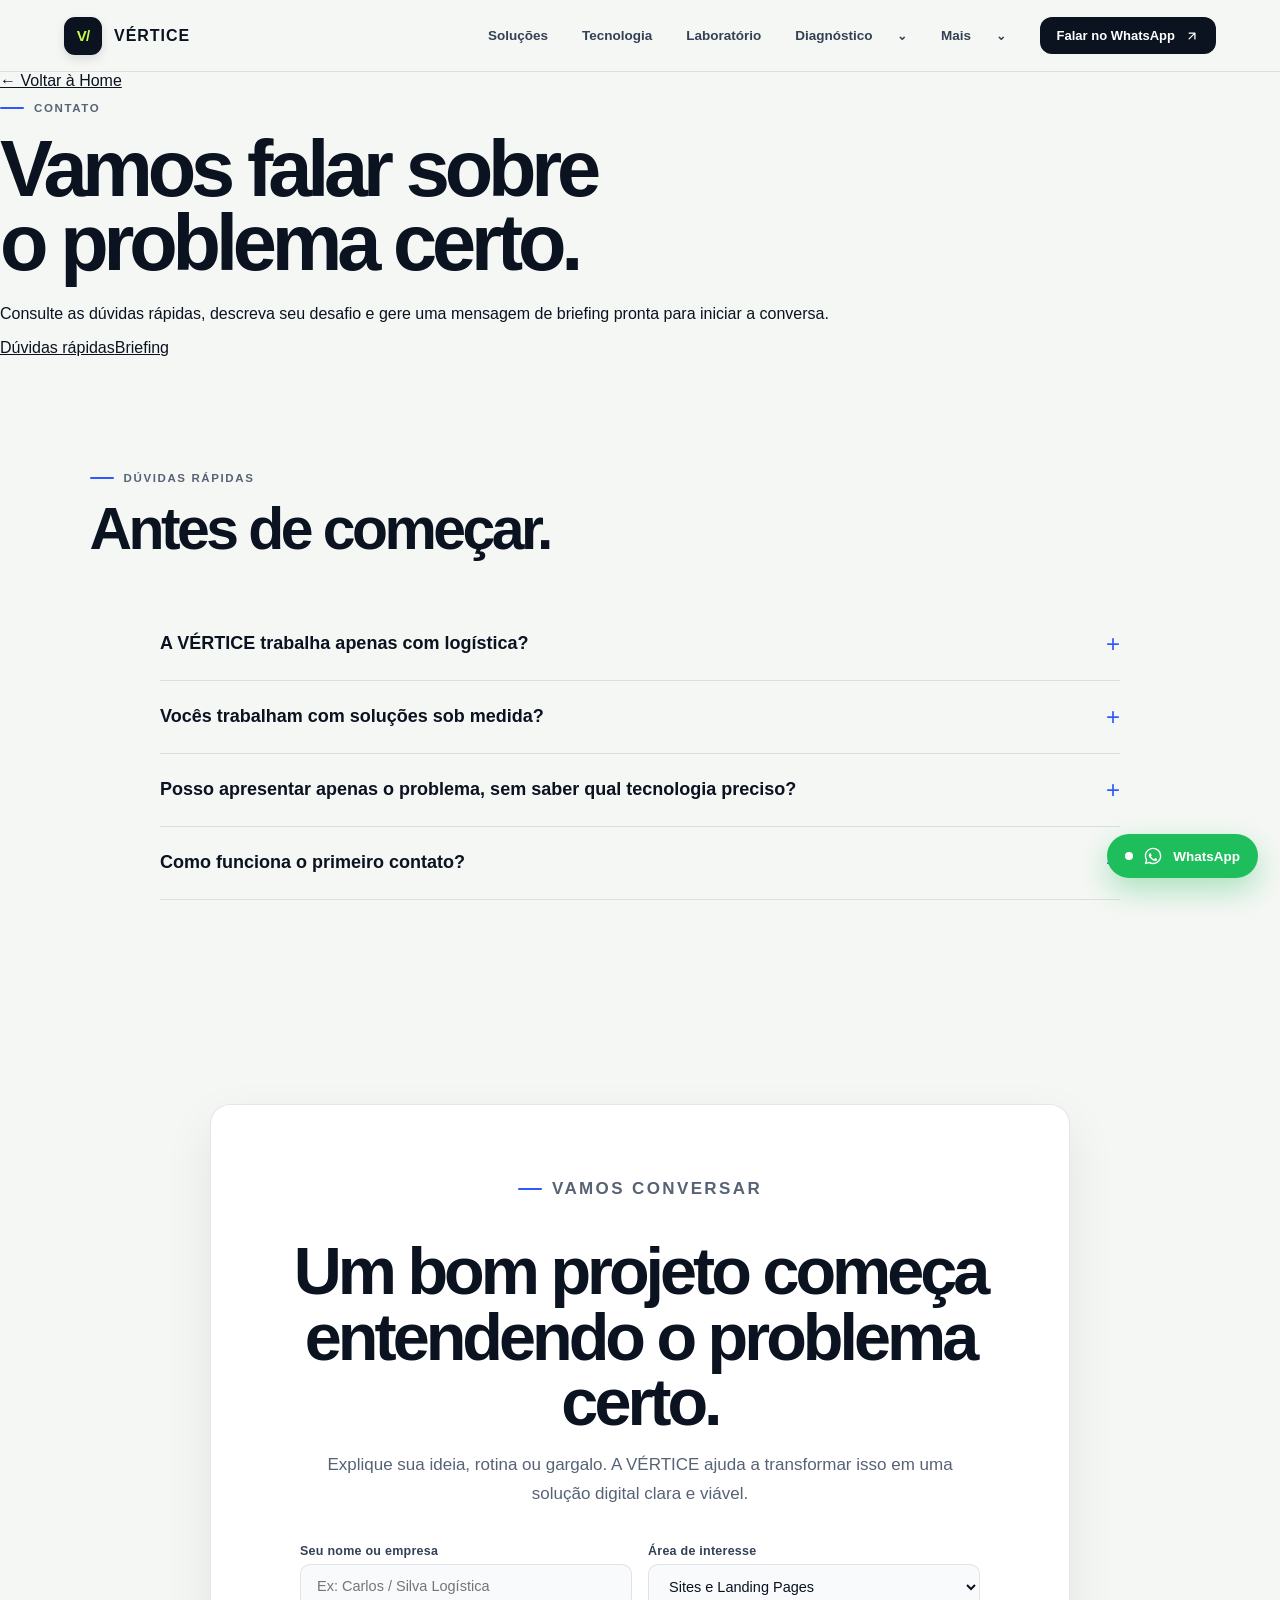
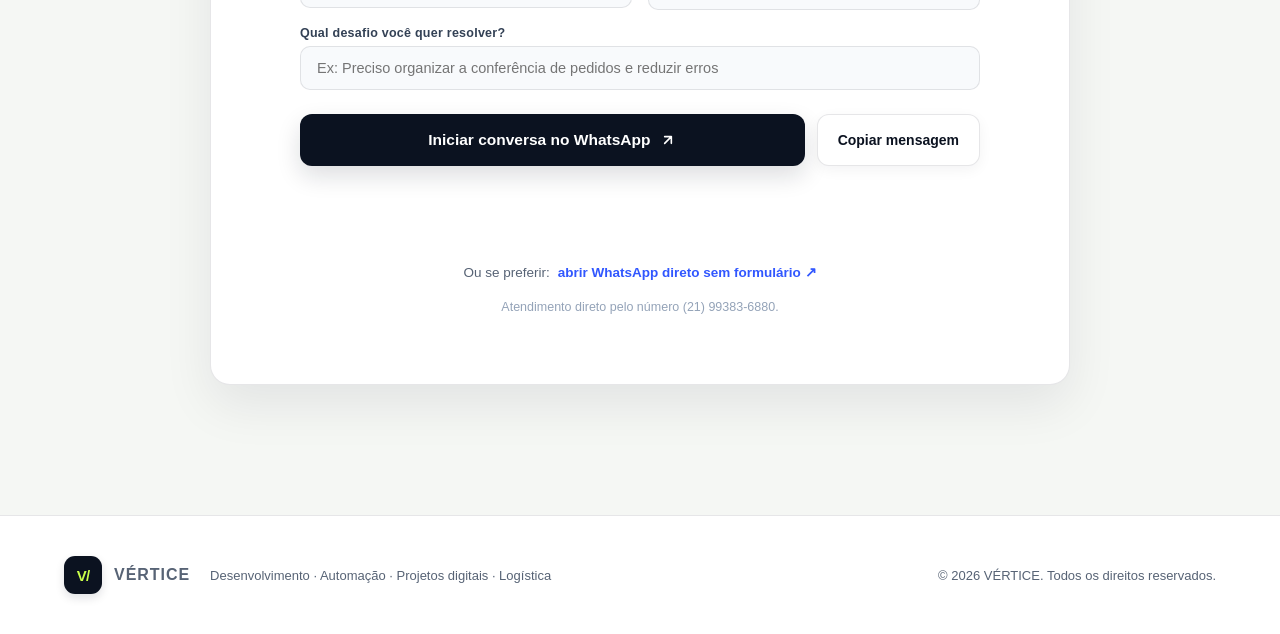
==== contato.html @ b785ef47 "feat: add contato page" ====
<!doctype html>
<html lang="pt-BR">
<head>
  <meta charset="UTF-8">
  <meta name="viewport" content="width=device-width, initial-scale=1, viewport-fit=cover">
  <meta name="description" content="Tire dúvidas, monte seu briefing e fale diretamente com a VÉRTICE pelo WhatsApp.">
  <meta name="theme-color" content="#0b1220">
  <meta name="robots" content="index, follow">
  <link rel="icon" href="data:image/svg+xml,%3Csvg xmlns='http://www.w3.org/2000/svg' viewBox='0 0 32 32'%3E%3Crect width='32' height='32' rx='8' fill='%230b1220'/%3E%3Ctext x='50%25' y='54%25' dominant-baseline='middle' text-anchor='middle' font-family='system-ui,sans-serif' font-weight='800' font-size='16' fill='%23c9ff4a'%3EV/%3C/text%3E%3C/svg%3E" type="image/svg+xml">
  <meta property="og:type" content="website">
  <meta property="og:title" content="Contato | VÉRTICE">
  <meta property="og:description" content="Tire dúvidas, monte seu briefing e fale diretamente com a VÉRTICE pelo WhatsApp.">
  <meta property="og:url" content="https://daianrj.github.io/vertice-site/contato.html">
  <meta property="og:locale" content="pt_BR">
  <meta name="twitter:card" content="summary">
  <meta name="twitter:title" content="Contato | VÉRTICE">
  <meta name="twitter:description" content="Tire dúvidas, monte seu briefing e fale diretamente com a VÉRTICE pelo WhatsApp.">
  <link rel="canonical" href="https://daianrj.github.io/vertice-site/contato.html">
  <title>Contato | VÉRTICE</title>
  <link rel="stylesheet" href="styles.css">
</head>
<body data-page="contato">
  <a class="skip-link" href="#conteudo">Pular para o conteúdo principal</a>
  <header class="site-header" id="topo">
    <a class="brand" href="index.html#inicio" aria-label="VÉRTICE — página inicial">
      <span class="brand-mark" aria-hidden="true">V/</span>
      <span class="brand-name">VÉRTICE</span>
    </a>

    <button class="menu-toggle" id="menu-toggle" type="button" aria-expanded="false" aria-controls="main-nav" aria-label="Abrir menu de navegação">
      <span class="bar"></span><span class="bar"></span><span class="bar"></span>
    </button>

    <nav id="main-nav" aria-label="Navegação principal">
      <a href="solucoes.html" data-nav-page="solucoes">Soluções</a>
      <a href="tecnologia.html" data-nav-page="tecnologia">Tecnologia</a>
      <a href="laboratorio.html" data-nav-page="laboratorio">Laboratório</a>

      <div class="nav-dropdown" data-nav-group="diagnostico">
        <a class="nav-dropdown-link" href="diagnostico.html" data-nav-page="diagnostico">Diagnóstico</a>
        <button class="nav-dropdown-toggle" type="button" aria-expanded="false" aria-label="Abrir submenu Diagnóstico">
          <span aria-hidden="true">⌄</span>
        </button>
        <div class="nav-dropdown-menu">
          <a href="diagnostico.html#gargalos">Diagnóstico Operacional</a>
          <a href="diagnostico.html#diagnostico">Simulador</a>
        </div>
      </div>

      <div class="nav-dropdown" data-nav-group="mais">
        <a class="nav-dropdown-link" href="mais.html" data-nav-page="mais">Mais</a>
        <button class="nav-dropdown-toggle" type="button" aria-expanded="false" aria-label="Abrir submenu Mais">
          <span aria-hidden="true">⌄</span>
        </button>
        <div class="nav-dropdown-menu">
          <a href="logistica.html">Logística</a>
          <a href="processo.html">Processo</a>
          <a href="diferenciais.html">Por que VÉRTICE</a>
          <a href="contato.html">Contato</a>
        </div>
      </div>
    </nav>

    <a class="button button-small header-cta" data-whatsapp href="https://wa.me/5521993836880?text=Ol%C3%A1%2C%20vim%20pelo%20site%20V%C3%89RTICE%20e%20quero%20conversar%20sobre%20um%20projeto." target="_blank" rel="noopener noreferrer">
      Falar no WhatsApp
      <svg class="icon-inline" viewBox="0 0 24 24" aria-hidden="true" width="14" height="14" fill="none" stroke="currentColor" stroke-width="2.2" stroke-linecap="round" stroke-linejoin="round"><path d="M7 17L17 7M17 7H7M17 7V17"/></svg>
    </a>
  </header><main id="conteudo">
    <section class="page-hero">
      <a class="page-back" href="index.html">← Voltar à Home</a>
      <div class="page-hero-grid">
        <div>
          <p class="eyebrow"><span class="eyebrow-line"></span> Contato</p>
          <h1>Vamos falar sobre<br>o problema certo.</h1>
        </div>
        <p>Consulte as dúvidas rápidas, descreva seu desafio e gere uma mensagem de briefing pronta para iniciar a conversa.</p>
      </div>
      <nav class="page-quick-nav" aria-label="Navegação desta área">
        <a href="#faq-title">Dúvidas rápidas</a><a href="#contato">Briefing</a>
      </nav>
    </section><section class="faq section" aria-labelledby="faq-title">
      <div class="section-heading reveal">
        <div>
          <p class="eyebrow"><span class="eyebrow-line"></span> Dúvidas rápidas</p>
          <h2 id="faq-title">Antes de começar.</h2>
        </div>
      </div>
      <div class="faq-list">
        <details class="reveal">
          <summary>A VÉRTICE trabalha apenas com logística?</summary>
          <div class="faq-answer">
            <p>Não. A VÉRTICE desenvolve sites, landing pages, sistemas e automações para diferentes segmentos, com uma especialização sólida em operações práticas de estoque, transporte e logística.</p>
          </div>
        </details>
        <details class="reveal">
          <summary>Vocês trabalham com soluções sob medida?</summary>
          <div class="faq-answer">
            <p>Sim. O ponto de partida é entender o fluxo atual, as necessidades e as restrições para definir uma solução sob medida para a realidade do seu negócio.</p>
          </div>
        </details>
        <details class="reveal">
          <summary>Posso apresentar apenas o problema, sem saber qual tecnologia preciso?</summary>
          <div class="faq-answer">
            <p>Sim. Esse é o ponto de partida ideal. O diagnóstico identifica o gargalo e a escolha técnica vem depois para atender exatamente o que é necessário.</p>
          </div>
        </details>
        <details class="reveal">
          <summary>Como funciona o primeiro contato?</summary>
          <div class="faq-answer">
            <p>A conversa inicial é direta via WhatsApp. Você apresenta a sua ideia ou rotina atual, tiramos dúvidas conceituais e alinhamos a viabilidade de um projeto funcional.</p>
          </div>
        </details>
      </div>
    </section><section class="contact section" id="contato">
      <div class="contact-card reveal">
        <p class="eyebrow"><span class="eyebrow-line"></span> Vamos conversar</p>
        <h2>Um bom projeto começa entendendo o problema certo.</h2>
        <p>Explique sua ideia, rotina ou gargalo. A VÉRTICE ajuda a transformar isso em uma solução digital clara e viável.</p>
        
        <!-- Smart Briefing Form -->
        <form class="briefing-form" id="briefing-form" novalidate>
          <div class="form-row">
            <div class="form-group">
              <label for="lead-name">Seu nome ou empresa</label>
              <input type="text" id="lead-name" placeholder="Ex: Carlos / Silva Logística" autocomplete="name" maxlength="80">
            </div>
            <div class="form-group">
              <label for="lead-area">Área de interesse</label>
              <select id="lead-area">
                <option value="Sites e Landing Pages">Sites e Landing Pages</option>
                <option value="Sistemas Internos Sob Medida">Sistemas Internos Sob Medida</option>
                <option value="Automação de Processos">Automação de Processos</option>
                <option value="Soluções para Logística e Estoque">Soluções para Logística e Estoque</option>
                <option value="Outro desafio operacional">Outro desafio operacional</option>
              </select>
            </div>
          </div>
          <div class="form-group">
            <label for="lead-message">Qual desafio você quer resolver?</label>
            <input type="text" id="lead-message" placeholder="Ex: Preciso organizar a conferência de pedidos e reduzir erros" required minlength="8" maxlength="240" aria-describedby="briefing-error">
          </div>
          <div class="form-actions-row">
            <button class="button button-primary form-submit-btn" type="submit">
              Iniciar conversa no WhatsApp
              <svg class="icon-inline" viewBox="0 0 24 24" aria-hidden="true" width="16" height="16" fill="none" stroke="currentColor" stroke-width="2.4" stroke-linecap="round" stroke-linejoin="round"><path d="M7 17L17 7M17 7H7M17 7V17"/></svg>
            </button>
            <button class="button button-secondary form-copy-btn" id="copy-briefing-btn" type="button" aria-label="Copiar mensagem formatada">
              Copiar mensagem
            </button>
          </div>
          <div class="copy-status" id="copy-status" role="status" aria-live="polite"></div>
          <div class="form-error" id="briefing-error" role="alert" aria-live="polite"></div>
        </form>

        <div class="contact-direct-link">
          <span>Ou se preferir:</span>
          <a class="direct-link" data-whatsapp href="https://wa.me/5521993836880?text=Ol%C3%A1%2C%20vim%20pelo%20site%20V%C3%89RTICE%20e%20quero%20conversar%20sobre%20um%20projeto." target="_blank" rel="noopener noreferrer">
            abrir WhatsApp direto sem formulário ↗
          </a>
        </div>
        <small class="contact-note">Atendimento direto pelo número (21) 99383-6880.</small>
      </div>
    </section></main><footer class="site-footer">
    <div class="footer-brand-wrap">
      <a class="brand" href="#inicio" aria-label="Voltar ao início">
        <span class="brand-mark" aria-hidden="true">V/</span>
        <span class="brand-name">VÉRTICE</span>
      </a>
      <p class="footer-tagline">Desenvolvimento · Automação · Projetos digitais · Logística</p>
    </div>
    <div class="footer-copy">
      <p>© <span id="year"></span> VÉRTICE. Todos os direitos reservados.</p>
    </div>
  </footer>
  
  <a class="whatsapp-float" id="wa-floating" data-whatsapp href="https://wa.me/5521993836880?text=Ol%C3%A1%2C%20vim%20pelo%20site%20V%C3%89RTICE%20e%20quero%20conversar%20sobre%20um%20projeto." target="_blank" rel="noopener noreferrer" aria-label="Falar com a VÉRTICE no WhatsApp">
    <span class="wa-dot" aria-hidden="true"></span>
    <svg class="wa-svg" viewBox="0 0 24 24" width="20" height="20" fill="currentColor" aria-hidden="true"><path d="M12.04 2c-5.46 0-9.91 4.45-9.91 9.91 0 1.75.46 3.45 1.32 4.95L2.05 22l5.25-1.38c1.45.79 3.08 1.21 4.74 1.21 5.46 0 9.91-4.45 9.91-9.91 0-2.65-1.03-5.14-2.9-7.01A9.82 9.82 0 0 0 12.04 2m.01 1.67c2.2 0 4.26.86 5.82 2.42a8.23 8.23 0 0 1 2.41 5.83c0 4.54-3.7 8.24-8.24 8.24-1.48 0-2.93-.4-4.2-1.15l-.3-.18-3.12.82.83-3.04-.2-.31a8.2 8.2 0 0 1-1.26-4.38c0-4.54 3.7-8.24 8.24-8.24m4.52 11.66c-.25-.13-1.47-.72-1.7-.81-.23-.08-.39-.13-.56.13-.17.25-.64.81-.79.97-.14.17-.29.19-.54.06-.25-.13-1.06-.39-2.03-1.25-.75-.67-1.26-1.5-1.41-1.75-.15-.25-.02-.39.11-.51.11-.11.25-.29.38-.44.12-.14.17-.25.25-.42.08-.17.04-.31-.02-.44-.06-.13-.56-1.34-.76-1.84-.2-.48-.4-.42-.56-.43h-.47c-.17 0-.44.06-.67.31-.23.25-.88.86-.88 2.1 0 1.24.9 2.44 1.03 2.61.13.17 1.78 2.71 4.3 3.8 2.53 1.09 2.53.73 2.99.69.45-.04 1.47-.6 1.68-1.18.21-.58.21-1.08.15-1.18-.06-.1-.23-.17-.48-.29"/></svg>
    <span>WhatsApp</span>
  </a>
  
  <script src="script.js" defer></script>
</body>
</html>
---- styles.css ----
:root {
  --ink: #0b1220;
  --ink-2: #121c2d;
  --ink-3: #1a273e;
  --muted: #576375;
  --muted-light: #94a3b8;
  --paper: #f5f7f4;
  --white: #ffffff;
  --lime: #c9ff4a;
  --lime-hover: #b6f328;
  --blue: #3157ff;
  --blue-hover: #1f42e6;
  --line: rgba(11, 18, 32, 0.1);
  --line-dark: rgba(255, 255, 255, 0.12);
  --radius: 20px;
  --radius-sm: 12px;
  --shadow-sm: 0 4px 14px rgba(11, 18, 32, 0.05);
  --shadow: 0 20px 50px rgba(11, 18, 32, 0.08);
  --shadow-lg: 0 30px 70px rgba(11, 18, 32, 0.16);
  --font-sans: -apple-system, BlinkMacSystemFont, "Segoe UI", Roboto, "Helvetica Neue", Arial, sans-serif;
}

*, *::before, *::after {
  box-sizing: border-box;
}

html {
  scroll-behavior: smooth;
  scroll-padding-top: 92px;
}

body {
  margin: 0;
  background: var(--paper);
  color: var(--ink);
  font-family: var(--font-sans);
  overflow-x: hidden;
  -webkit-font-smoothing: antialiased;
  -moz-osx-font-smoothing: grayscale;
}

a, button, input, select, textarea {
  font: inherit;
}

a {
  color: inherit;
}

button {
  cursor: pointer;
  border: none;
  background: none;
  color: inherit;
}

img, svg {
  max-width: 100%;
  display: block;
}

.icon-inline {
  display: inline-block;
  vertical-align: middle;
  transition: transform 0.2s ease;
}

.button:hover .icon-inline,
.text-link:hover .icon-inline,
.service-link:hover .icon-inline,
.header-cta:hover .icon-inline {
  transform: translate(2px, -2px);
}

::selection {
  background: var(--lime);
  color: var(--ink);
}

/* ACCESSIBILITY SKIP LINK */
.skip-link {
  position: fixed;
  left: 16px;
  top: -70px;
  background: var(--ink);
  color: #fff;
  padding: 12px 18px;
  border-radius: var(--radius-sm);
  z-index: 100;
  text-decoration: none;
  font-weight: 700;
  font-size: 14px;
  transition: top 0.2s ease;
}
.skip-link:focus {
  top: 16px;
  outline: 3px solid var(--lime);
}

/* HEADER */
.site-header {
  height: 82px;
  padding: 0 5vw;
  display: flex;
  align-items: center;
  justify-content: space-between;
  gap: 24px;
  border-bottom: 1px solid var(--line);
  position: sticky;
  top: 0;
  background: rgba(245, 247, 244, 0.92);
  backdrop-filter: blur(16px);
  -webkit-backdrop-filter: blur(16px);
  z-index: 30;
}

.brand {
  display: flex;
  align-items: center;
  gap: 12px;
  text-decoration: none;
  font-weight: 800;
  letter-spacing: 0.08em;
  white-space: nowrap;
}

.brand-mark {
  display: grid;
  place-items: center;
  width: 38px;
  height: 38px;
  background: var(--ink);
  color: var(--lime);
  border-radius: 11px;
  font-size: 15px;
  letter-spacing: -0.06em;
  box-shadow: 0 4px 10px rgba(11, 18, 32, 0.12);
}

.brand-name {
  font-size: 16px;
  letter-spacing: 0.06em;
}

.site-header nav {
  display: flex;
  align-items: center;
  gap: 18px;
  margin-left: auto;
}

.site-header nav a {
  text-decoration: none;
  font-weight: 600;
  font-size: 13.5px;
  color: #344054;
  padding: 6px 10px;
  border-radius: 8px;
  transition: color 0.15s ease, background 0.15s ease;
}

.site-header nav a:hover,
.site-header nav a:focus-visible,
.site-header nav a.active {
  color: var(--blue);
  background: rgba(49, 87, 255, 0.06);
}

.site-header nav a.active {
  font-weight: 700;
}

.menu-toggle {
  display: none;
  border: 0;
  background: transparent;
  padding: 10px;
  cursor: pointer;
  border-radius: 8px;
}

.menu-toggle .bar {
  display: block;
  width: 22px;
  height: 2px;
  background: var(--ink);
  margin: 5px 0;
  transition: transform 0.2s ease, opacity 0.2s ease;
}

.menu-toggle[aria-expanded="true"] .bar:nth-child(1) {
  transform: translateY(7px) rotate(45deg);
}
.menu-toggle[aria-expanded="true"] .bar:nth-child(2) {
  opacity: 0;
}
.menu-toggle[aria-expanded="true"] .bar:nth-child(3) {
  transform: translateY(-7px) rotate(-45deg);
}

/* BUTTONS */
.button {
  display: inline-flex;
  align-items: center;
  justify-content: center;
  gap: 10px;
  padding: 15px 22px;
  border-radius: var(--radius-sm);
  text-decoration: none;
  font-weight: 700;
  font-size: 14.5px;
  border: 1px solid transparent;
  transition: transform 0.15s ease, box-shadow 0.15s ease, background 0.15s ease, border-color 0.15s ease;
}

.button:hover {
  transform: translateY(-2px);
}

.button:active {
  transform: translateY(0);
}

.button:focus-visible,
.text-link:focus-visible,
.service-link:focus-visible,
.site-header a:focus-visible,
.whatsapp-float:focus-visible,
.diag-btn:focus-visible {
  outline: 3px solid rgba(49, 87, 255, 0.4);
  outline-offset: 3px;
}

.button-small {
  padding: 10px 16px;
  font-size: 13px;
  background: var(--ink);
  color: #fff;
}

.button-primary {
  background: var(--ink);
  color: #fff;
  box-shadow: 0 10px 24px rgba(11, 18, 32, 0.14);
}

.button-primary:hover {
  background: var(--blue);
  box-shadow: 0 14px 30px rgba(49, 87, 255, 0.26);
}

.button-secondary {
  background: #fff;
  border: 1px solid var(--line);
  color: var(--ink);
  box-shadow: var(--shadow-sm);
}

.button-secondary:hover {
  border-color: rgba(49, 87, 255, 0.35);
  background: #fff;
  color: var(--blue);
}

.button-lime {
  background: var(--lime);
  color: var(--ink);
  font-weight: 800;
  box-shadow: 0 10px 24px rgba(201, 255, 74, 0.16);
}

.button-lime:hover {
  background: var(--lime-hover);
  box-shadow: 0 14px 30px rgba(201, 255, 74, 0.28);
}

/* HERO */
.hero {
  min-height: calc(100vh - 82px);
  display: grid;
  grid-template-columns: minmax(0, 1.08fr) minmax(380px, 0.92fr);
  align-items: center;
  gap: 5vw;
  padding: clamp(60px, 8vh, 110px) 7vw;
}

.hero-badge {
  display: inline-flex;
  align-items: center;
  gap: 8px;
  background: rgba(11, 18, 32, 0.05);
  border: 1px solid var(--line);
  padding: 6px 14px;
  border-radius: 999px;
  font-size: 12px;
  font-weight: 700;
  color: #2b3649;
  margin-bottom: 20px;
}

.badge-dot {
  width: 7px;
  height: 7px;
  border-radius: 50%;
  background: #16a34a;
}

.eyebrow {
  display: flex;
  align-items: center;
  gap: 10px;
  text-transform: uppercase;
  letter-spacing: 0.14em;
  font-size: 11.5px;
  font-weight: 800;
  color: var(--muted);
}

.eyebrow .eyebrow-line {
  width: 24px;
  height: 2px;
  background: var(--blue);
  border-radius: 2px;
}

.eyebrow.light {
  color: #a3b2c6;
}
.eyebrow.light .eyebrow-line {
  background: var(--lime);
}

h1, h2, h3 {
  margin-top: 0;
  letter-spacing: -0.04em;
}

h1 {
  font-size: clamp(3.2rem, 6.2vw, 6.8rem);
  line-height: 0.94;
  letter-spacing: -0.065em;
  margin: 18px 0 24px;
  max-width: 900px;
}

h1 em {
  font-style: normal;
  color: var(--blue);
}

.hero-text {
  max-width: 680px;
  font-size: clamp(1.02rem, 1.3vw, 1.22rem);
  line-height: 1.7;
  color: var(--muted);
  margin: 0;
}

.hero-actions {
  display: flex;
  align-items: center;
  gap: 14px;
  flex-wrap: wrap;
  margin-top: 34px;
}

.hero-proof {
  display: flex;
  gap: 8px;
  flex-wrap: wrap;
  margin-top: 32px;
}

.hero-proof span {
  font-size: 12px;
  font-weight: 600;
  padding: 8px 14px;
  border: 1px solid var(--line);
  border-radius: 999px;
  background: rgba(255, 255, 255, 0.7);
  color: #2b3649;
}

/* HERO INTERACTIVE OPERATIONAL DASHBOARD */
.hero-visual {
  position: relative;
  min-height: 520px;
  border-radius: 28px;
  background: linear-gradient(150deg, #111c30 0%, #080e1a 100%);
  border: 1px solid rgba(255, 255, 255, 0.08);
  overflow: hidden;
  box-shadow: var(--shadow-lg);
  display: flex;
  flex-direction: column;
  padding: 24px;
  color: #fff;
}

.visual-grid {
  position: absolute;
  inset: 0;
  background-image:
    linear-gradient(rgba(255, 255, 255, 0.04) 1px, transparent 1px),
    linear-gradient(90deg, rgba(255, 255, 255, 0.04) 1px, transparent 1px);
  background-size: 32px 32px;
  mask-image: radial-gradient(circle at center, black 40%, transparent 90%);
  -webkit-mask-image: radial-gradient(circle at center, black 40%, transparent 90%);
  pointer-events: none;
}

.visual-header {
  display: flex;
  justify-content: space-between;
  align-items: center;
  position: relative;
  z-index: 2;
  margin-bottom: 20px;
}

.visual-status {
  display: inline-flex;
  align-items: center;
  gap: 8px;
  background: rgba(255, 255, 255, 0.06);
  padding: 6px 12px;
  border-radius: 999px;
  border: 1px solid rgba(255, 255, 255, 0.1);
  font-size: 11px;
  font-weight: 700;
  letter-spacing: 0.04em;
}

.status-pulse {
  width: 8px;
  height: 8px;
  border-radius: 50%;
  background: #22c55e;
  box-shadow: 0 0 0 0 rgba(34, 197, 94, 0.7);
  animation: pulse-ring 2s infinite cubic-bezier(0.4, 0, 0.6, 1);
}

@keyframes pulse-ring {
  0% {
    box-shadow: 0 0 0 0 rgba(34, 197, 94, 0.7);
  }
  70% {
    box-shadow: 0 0 0 7px rgba(34, 197, 94, 0);
  }
  100% {
    box-shadow: 0 0 0 0 rgba(34, 197, 94, 0);
  }
}

.visual-badge {
  font-size: 10px;
  letter-spacing: 0.12em;
  color: var(--muted-light);
  font-weight: 700;
}

.visual-panel {
  position: relative;
  z-index: 2;
  padding: 22px;
  border: 1px solid rgba(255, 255, 255, 0.12);
  background: rgba(255, 255, 255, 0.05);
  backdrop-filter: blur(10px);
  -webkit-backdrop-filter: blur(10px);
  border-radius: 18px;
}

.visual-flow-label {
  color: var(--muted-light);
  font-size: 10.5px;
  letter-spacing: 0.1em;
  text-transform: uppercase;
  font-weight: 700;
  margin-bottom: 10px;
}

.visual-panel strong {
  display: block;
  font-size: clamp(1.35rem, 1.8vw, 2rem);
  line-height: 1.1;
  letter-spacing: -0.03em;
  margin-bottom: 18px;
}

.visual-flow {
  display: flex;
  align-items: center;
  gap: 8px;
  flex-wrap: wrap;
  font-size: 12px;
}

.flow-step {
  padding: 7px 11px;
  border-radius: 8px;
  background: rgba(255, 255, 255, 0.08);
  border: 1px solid rgba(255, 255, 255, 0.08);
  font-weight: 600;
  color: #e2e8f0;
  transition: all 0.2s ease;
}

.flow-step.active {
  border-color: rgba(201, 255, 74, 0.3);
  background: rgba(201, 255, 74, 0.1);
  color: #f1f5f9;
}

.flow-arrow {
  color: var(--lime);
  font-weight: 800;
}

/* TABS IN HERO VISUAL */
.visual-tabs {
  display: flex;
  gap: 8px;
  position: relative;
  z-index: 2;
  margin: 18px 0 14px;
  flex-wrap: wrap;
}

.vtab-btn {
  padding: 8px 14px;
  border-radius: 10px;
  background: rgba(255, 255, 255, 0.06);
  border: 1px solid rgba(255, 255, 255, 0.1);
  color: #cbd5e1;
  font-size: 12px;
  font-weight: 700;
  transition: all 0.15s ease;
}

.vtab-btn:hover {
  background: rgba(255, 255, 255, 0.12);
  color: #fff;
}

.vtab-btn.active {
  background: var(--lime);
  color: var(--ink);
  border-color: var(--lime);
}

/* DYNAMIC CONTEXT CARDS IN HERO VISUAL */
.visual-cards-container {
  display: grid;
  grid-template-columns: 1fr 1fr;
  gap: 10px;
  position: relative;
  z-index: 2;
  margin-top: auto;
}

.visual-card {
  padding: 15px 16px;
  border-radius: 14px;
  background: #fff;
  color: var(--ink);
  box-shadow: 0 10px 24px rgba(0, 0, 0, 0.2);
  transition: transform 0.2s ease, border-color 0.2s ease;
}

.visual-card small {
  display: block;
  font-size: 9.5px;
  font-weight: 800;
  letter-spacing: 0.1em;
  color: var(--muted);
  margin-bottom: 6px;
}

.visual-card strong {
  display: block;
  font-size: 14px;
  line-height: 1.25;
  font-weight: 700;
}

.card-a {
  grid-column: 1 / 2;
}

.card-b {
  grid-column: 2 / 3;
  background: var(--lime);
}

.card-b small {
  color: #3b500e;
}

.card-c {
  grid-column: 1 / 3;
  background: rgba(255, 255, 255, 0.08);
  border: 1px solid rgba(255, 255, 255, 0.12);
  color: #fff;
}

.card-c small {
  color: var(--muted-light);
}

/* TRUST STRIP */
.trust-strip {
  background: var(--ink);
  color: #fff;
  min-height: 72px;
  display: flex;
  align-items: center;
  justify-content: center;
  gap: 26px;
  padding: 18px 5vw;
  text-transform: uppercase;
  font-size: 11px;
  font-weight: 700;
  letter-spacing: 0.11em;
  border-top: 1px solid rgba(255, 255, 255, 0.08);
  border-bottom: 1px solid rgba(255, 255, 255, 0.08);
}

.trust-strip i {
  width: 5px;
  height: 5px;
  background: var(--lime);
  border-radius: 50%;
  display: inline-block;
}

/* GENERAL SECTIONS */
.section {
  padding: 104px 7vw;
}

.section-heading {
  display: flex;
  justify-content: space-between;
  align-items: flex-end;
  gap: 40px;
  margin-bottom: 50px;
}

.section-heading h2 {
  font-size: clamp(2.5rem, 4.6vw, 4.8rem);
  line-height: 0.98;
  letter-spacing: -0.06em;
  margin: 16px 0 0;
}

.section-intro {
  max-width: 480px;
  color: var(--muted);
  line-height: 1.68;
  margin: 0;
  font-size: 15.5px;
}

/* SERVICES GRID */
.service-grid {
  display: grid;
  grid-template-columns: repeat(2, minmax(0, 1fr));
  gap: 20px;
}

.service-card {
  position: relative;
  padding: 34px;
  background: #fff;
  border: 1px solid var(--line);
  border-radius: var(--radius);
  transition: transform 0.2s ease, box-shadow 0.2s ease, border-color 0.2s ease;
  display: flex;
  flex-direction: column;
}

.service-card:hover {
  transform: translateY(-5px);
  box-shadow: var(--shadow);
  border-color: rgba(49, 87, 255, 0.2);
}

.service-card.featured {
  background: linear-gradient(145deg, #2b4deb, var(--blue));
  color: #fff;
  border-color: transparent;
  box-shadow: 0 16px 36px rgba(49, 87, 255, 0.22);
}

.service-number {
  position: absolute;
  right: 28px;
  top: 28px;
  font-size: 11.5px;
  font-weight: 800;
  opacity: 0.6;
}

.service-icon {
  width: 54px;
  height: 54px;
  border-radius: 14px;
  background: rgba(49, 87, 255, 0.08);
  color: var(--blue);
  display: grid;
  place-items: center;
  margin: 10px 0 24px;
}

.featured .service-icon {
  background: rgba(255, 255, 255, 0.15);
  color: var(--lime);
}

.service-card h3 {
  font-size: 26px;
  margin-bottom: 12px;
  letter-spacing: -0.035em;
}

.service-card p {
  line-height: 1.65;
  color: var(--muted);
  max-width: 520px;
  margin: 0;
  font-size: 15px;
}

.featured p {
  color: #e0e7ff;
}

.service-target {
  margin-top: 14px;
  padding: 10px 14px;
  background: #f8fafc;
  border-radius: 10px;
  font-size: 13px;
  line-height: 1.5;
  color: #475569;
  border-left: 3px solid var(--blue);
}

.featured-target {
  background: rgba(255, 255, 255, 0.12);
  color: #f1f5f9;
  border-left-color: var(--lime);
}

.service-card ul {
  list-style: none;
  padding: 16px 0 0;
  margin: 20px 0 0;
  border-top: 1px solid var(--line);
}

.featured ul {
  border-color: rgba(255, 255, 255, 0.18);
}

.service-card li {
  padding: 6px 0;
  font-size: 14px;
  color: #334155;
}

.featured li {
  color: #f1f5f9;
}

.service-card li::before {
  content: "→";
  margin-right: 8px;
  color: var(--blue);
  font-weight: bold;
}

.featured li::before {
  color: var(--lime);
}

.service-link {
  margin-top: 24px;
  display: inline-flex;
  align-items: center;
  gap: 8px;
  font-size: 14px;
  font-weight: 700;
  color: var(--blue);
  text-decoration: none;
  transition: color 0.15s ease, transform 0.15s ease;
}

.service-link:hover {
  color: var(--ink);
}

.featured-link {
  color: var(--lime);
}

.featured-link:hover {
  color: #fff;
}

/* SECTION GARGALOS OPERACIONAIS */
.section-gargalos {
  background: #ffffff;
  border-top: 1px solid var(--line);
  border-bottom: 1px solid var(--line);
}

.friction-grid {
  display: grid;
  grid-template-columns: repeat(4, minmax(0, 1fr));
  gap: 16px;
  margin-bottom: 36px;
}

.friction-card {
  padding: 26px;
  border-radius: var(--radius);
  background: var(--paper);
  border: 1px solid var(--line);
  display: flex;
  flex-direction: column;
  transition: transform 0.2s ease, border-color 0.2s ease;
}

.friction-card:hover {
  transform: translateY(-3px);
  border-color: rgba(49, 87, 255, 0.3);
}

.friction-num {
  font-size: 12px;
  font-weight: 800;
  color: var(--blue);
  background: rgba(49, 87, 255, 0.08);
  width: 32px;
  height: 32px;
  border-radius: 8px;
  display: grid;
  place-items: center;
  margin-bottom: 20px;
}

.friction-card h3 {
  font-size: 18px;
  line-height: 1.3;
  margin-bottom: 10px;
  color: var(--ink);
}

.friction-card p {
  color: var(--muted);
  line-height: 1.6;
  font-size: 14px;
  margin: 0;
}

.friction-callout {
  display: flex;
  align-items: center;
  justify-content: space-between;
  gap: 24px;
  padding: 28px 36px;
  background: var(--ink);
  color: #fff;
  border-radius: 20px;
}

.callout-copy strong {
  display: block;
  font-size: 18px;
  margin-bottom: 6px;
  color: #fff;
}

.callout-copy p {
  margin: 0;
  color: #aeb9c8;
  font-size: 15px;
}

.friction-callout .button {
  background: var(--lime);
  color: var(--ink);
  flex-shrink: 0;
}

.friction-callout .button:hover {
  background: var(--lime-hover);
}

/* INTERACTIVE DIAGNOSTIC WIDGET */
.diagnostic-section {
  background: #ebf0ea;
}

.diag-container {
  display: grid;
  grid-template-columns: 1fr 1.05fr;
  gap: 28px;
  align-items: stretch;
}

.diag-options {
  display: flex;
  flex-direction: column;
  gap: 12px;
}

.diag-btn {
  display: flex;
  align-items: flex-start;
  gap: 16px;
  padding: 20px;
  border-radius: 16px;
  background: #fff;
  border: 1.5px solid var(--line);
  text-align: left;
  transition: all 0.2s ease;
  width: 100%;
}

.diag-btn:hover {
  border-color: var(--blue);
  transform: translateX(4px);
  box-shadow: var(--shadow-sm);
}

.diag-btn.active {
  border-color: var(--blue);
  background: #ffffff;
  box-shadow: 0 8px 24px rgba(49, 87, 255, 0.12);
}

.diag-radio-indicator {
  width: 18px;
  height: 18px;
  border-radius: 50%;
  border: 2px solid #cbd5e1;
  display: grid;
  place-items: center;
  flex-shrink: 0;
  margin-top: 2px;
  transition: all 0.15s ease;
}

.diag-btn.active .diag-radio-indicator {
  border-color: var(--blue);
}

.diag-btn.active .diag-radio-indicator::after {
  content: "";
  width: 8px;
  height: 8px;
  border-radius: 50%;
  background: var(--blue);
}

.diag-btn strong {
  display: block;
  font-size: 16px;
  margin-bottom: 4px;
  color: var(--ink);
}

.diag-btn small {
  display: block;
  font-size: 13.5px;
  line-height: 1.5;
  color: var(--muted);
}

.diag-result-card {
  padding: 36px;
  border-radius: var(--radius);
  background: var(--ink);
  color: #fff;
  border: 1px solid rgba(255, 255, 255, 0.1);
  display: flex;
  flex-direction: column;
  box-shadow: var(--shadow-lg);
}

.diag-tag {
  display: inline-block;
  font-size: 10.5px;
  letter-spacing: 0.12em;
  font-weight: 800;
  color: var(--lime);
  margin-bottom: 14px;
}

.diag-result-card h3 {
  font-size: clamp(1.6rem, 2.3vw, 2.4rem);
  line-height: 1.15;
  letter-spacing: -0.04em;
  margin-bottom: 14px;
}

.diag-result-card p {
  color: #94a3b8;
  line-height: 1.65;
  font-size: 15px;
  margin-bottom: 24px;
}

.diag-steps {
  display: flex;
  flex-direction: column;
  gap: 12px;
  margin-bottom: 32px;
  border-top: 1px solid rgba(255, 255, 255, 0.1);
  padding-top: 20px;
}

.diag-steps div {
  display: flex;
  align-items: center;
  gap: 12px;
  font-size: 14px;
  color: #e2e8f0;
}

.step-dot {
  width: 7px;
  height: 7px;
  border-radius: 50%;
  background: var(--lime);
  flex-shrink: 0;
}

.diag-result-card .button {
  margin-top: auto;
  align-self: flex-start;
}

/* LOGISTICS SECTION */
.logistics {
  display: grid;
  grid-template-columns: 0.85fr 1.15fr;
  gap: 7vw;
  background: var(--ink);
  color: #fff;
}

.logistics-copy {
  align-self: start;
  position: sticky;
  top: 120px;
}

.logistics-copy h2 {
  font-size: clamp(2.6rem, 4.4vw, 4.8rem);
  line-height: 0.98;
  margin: 20px 0;
}

.logistics-copy > p {
  color: #aeb9c8;
  line-height: 1.75;
  max-width: 600px;
  margin: 0;
  font-size: 16px;
}

.text-link {
  display: inline-flex;
  gap: 10px;
  align-items: center;
  font-weight: 800;
  text-decoration: none;
  margin-top: 24px;
  font-size: 15px;
}

.light-link {
  color: var(--lime);
}

.logistics-grid {
  display: grid;
  grid-template-columns: repeat(2, minmax(0, 1fr));
  gap: 14px;
}

.logistics-item {
  padding: 24px;
  border: 1px solid rgba(255, 255, 255, 0.1);
  border-radius: 18px;
  background: rgba(255, 255, 255, 0.035);
  transition: transform 0.2s ease, border-color 0.2s ease;
}

.logistics-item:hover {
  border-color: rgba(201, 255, 74, 0.3);
  transform: translateY(-3px);
}

.logistics-num {
  font-size: 11px;
  font-weight: 800;
  color: var(--lime);
  display: block;
}

.logistics-item h3 {
  font-size: 21px;
  margin: 22px 0 8px;
}

.logistics-item p {
  margin: 0;
  color: #9eabba;
  line-height: 1.6;
  font-size: 14px;
}

/* PROCESS SECTION */
.process {
  background: #fff;
}

.process-list {
  border-top: 1px solid var(--line);
}

.process-step {
  display: grid;
  grid-template-columns: 75px 1fr;
  gap: 24px;
  padding: 32px 0;
  border-bottom: 1px solid var(--line);
}

.process-step strong {
  font-size: 13px;
  color: var(--blue);
  font-weight: 800;
}

.process-step h3 {
  font-size: 24px;
  margin-bottom: 6px;
}

.process-step p {
  color: var(--muted);
  margin: 0;
  line-height: 1.65;
  font-size: 15px;
}

/* DIFFERENTIATORS */
.differentiators {
  background: var(--paper);
}

.differentiator-grid {
  display: grid;
  grid-template-columns: repeat(4, minmax(0, 1fr));
  gap: 16px;
}

.differentiator {
  padding: 30px;
  border-radius: var(--radius);
  background: #fff;
  border: 1px solid var(--line);
  transition: transform 0.2s ease, box-shadow 0.2s ease;
}

.differentiator:hover {
  transform: translateY(-4px);
  box-shadow: var(--shadow-sm);
}

.differentiator span {
  font-size: 11px;
  font-weight: 800;
  color: var(--blue);
}

.differentiator h3 {
  font-size: 21px;
  margin: 36px 0 12px;
  line-height: 1.2;
}

.differentiator p {
  color: var(--muted);
  line-height: 1.65;
  margin: 0;
  font-size: 14.5px;
}

/* CTA BAND */
.cta-band {
  padding-top: 40px;
  padding-bottom: 40px;
}

.cta-band-inner {
  background: linear-gradient(135deg, #121c2d, #0b1220);
  color: #fff;
  border-radius: 32px;
  padding: clamp(42px, 7vw, 90px);
  border: 1px solid rgba(255, 255, 255, 0.08);
  box-shadow: var(--shadow-lg);
}

.cta-band h2 {
  font-size: clamp(2.8rem, 5.8vw, 5.8rem);
  line-height: 0.96;
  letter-spacing: -0.07em;
  margin: 20px 0;
}

.cta-band h2 em {
  font-style: normal;
  color: var(--lime);
}

.cta-band p:not(.eyebrow) {
  color: #aab5c5;
  max-width: 680px;
  line-height: 1.7;
  margin-bottom: 32px;
  font-size: 16px;
}

/* FAQ SECTION */
.faq-list {
  max-width: 960px;
  margin: auto;
}

.faq details {
  border-bottom: 1px solid var(--line);
  padding: 0;
}

.faq summary {
  list-style: none;
  cursor: pointer;
  padding: 24px 0;
  font-size: 18px;
  font-weight: 700;
  display: flex;
  justify-content: space-between;
  align-items: center;
  gap: 20px;
  color: var(--ink);
  transition: color 0.15s ease;
}

.faq summary::-webkit-details-marker {
  display: none;
}

.faq summary:hover {
  color: var(--blue);
}

.faq summary::after {
  content: "+";
  font-size: 24px;
  line-height: 1;
  color: var(--blue);
  font-weight: 400;
  transition: transform 0.2s ease;
}

.faq details[open] summary::after {
  content: "−";
  color: var(--ink);
}

.faq-answer {
  padding-bottom: 24px;
}

.faq details p {
  color: var(--muted);
  line-height: 1.7;
  max-width: 780px;
  margin: 0;
  font-size: 15px;
}

/* CONTACT SECTION & BRIEFING FORM */
.contact {
  padding-top: 100px;
  padding-bottom: 130px;
}

.contact-card {
  text-align: center;
  max-width: 860px;
  margin: auto;
  background: #fff;
  padding: clamp(36px, 6vw, 70px) clamp(24px, 5vw, 60px);
  border-radius: var(--radius);
  border: 1px solid var(--line);
  box-shadow: var(--shadow);
}

.contact-card .eyebrow {
  justify-content: center;
}

.contact-card h2 {
  font-size: clamp(2.6rem, 5.2vw, 4.6rem);
  line-height: 0.98;
  letter-spacing: -0.06em;
  margin: 22px 0 16px;
}

.contact-card > p {
  max-width: 640px;
  margin: 0 auto 36px;
  color: var(--muted);
  font-size: 17px;
  line-height: 1.68;
}

.briefing-form {
  max-width: 680px;
  margin: 0 auto 28px;
  text-align: left;
  display: flex;
  flex-direction: column;
  gap: 16px;
}

.form-row {
  display: grid;
  grid-template-columns: 1fr 1fr;
  gap: 16px;
}

.form-group {
  display: flex;
  flex-direction: column;
  gap: 6px;
}

.form-group label {
  font-size: 12.5px;
  font-weight: 700;
  color: #334155;
  letter-spacing: 0.02em;
}

.form-group input,
.form-group select {
  padding: 13px 16px;
  border-radius: 10px;
  border: 1.5px solid var(--line);
  background: #f8fafc;
  color: var(--ink);
  font-size: 14.5px;
  transition: border-color 0.15s ease, background 0.15s ease, box-shadow 0.15s ease;
  width: 100%;
}

.form-group input:focus,
.form-group select:focus {
  outline: none;
  border-color: var(--blue);
  background: #fff;
  box-shadow: 0 0 0 4px rgba(49, 87, 255, 0.12);
}

.form-actions-row {
  display: flex;
  gap: 12px;
  margin-top: 8px;
}

.form-submit-btn {
  flex: 1;
  padding: 16px 24px;
  font-size: 15.5px;
}

.form-copy-btn {
  padding: 16px 20px;
  font-size: 14px;
  white-space: nowrap;
}

.copy-status {
  font-size: 13px;
  color: #16a34a;
  font-weight: 700;
  text-align: center;
  min-height: 18px;
}

.contact-direct-link {
  display: flex;
  align-items: center;
  justify-content: center;
  gap: 8px;
  font-size: 13.5px;
  color: var(--muted);
  margin-top: 14px;
}

.direct-link {
  color: var(--blue);
  font-weight: 700;
  text-decoration: none;
}

.direct-link:hover {
  text-decoration: underline;
}

.contact-note {
  display: block;
  margin-top: 20px;
  color: var(--muted-light);
  font-size: 12.5px;
}

/* FOOTER */
.site-footer {
  padding: 40px 5vw;
  border-top: 1px solid var(--line);
  display: flex;
  justify-content: space-between;
  align-items: center;
  gap: 20px;
  color: var(--muted);
  font-size: 13px;
  background: #fff;
}

.footer-brand-wrap {
  display: flex;
  align-items: center;
  gap: 20px;
  flex-wrap: wrap;
}

.footer-tagline {
  margin: 0;
  font-size: 13px;
}

.footer-copy p {
  margin: 0;
}

/* FLOATING WHATSAPP BUTTON */
.whatsapp-float {
  position: fixed;
  right: 22px;
  bottom: 22px;
  z-index: 40;
  display: flex;
  align-items: center;
  gap: 10px;
  padding: 12px 18px;
  background: #1fbe5d;
  color: #fff;
  border-radius: 999px;
  text-decoration: none;
  font-size: 13.5px;
  font-weight: 800;
  box-shadow: 0 12px 30px rgba(31, 190, 93, 0.35);
  transition: transform 0.2s ease, box-shadow 0.2s ease;
}

.whatsapp-float:hover {
  transform: translateY(-3px) scale(1.02);
  box-shadow: 0 16px 36px rgba(31, 190, 93, 0.45);
}

.wa-dot {
  width: 8px;
  height: 8px;
  border-radius: 50%;
  background: #fff;
  display: inline-block;
}

.wa-svg {
  flex-shrink: 0;
}

/* REVEAL ANIMATIONS */
.reveal {
  opacity: 0;
  transform: translateY(18px);
  transition: opacity 0.5s cubic-bezier(0.16, 1, 0.3, 1), transform 0.5s cubic-bezier(0.16, 1, 0.3, 1);
}

.reveal.visible {
  opacity: 1;
  transform: none;
}

/* RESPONSIVE DESIGN */
@media (max-width: 1080px) {
  .hero {
    grid-template-columns: 1fr;
    padding-top: 60px;
  }
  .hero-visual {
    min-height: 480px;
    width: min(100%, 720px);
  }
  .friction-grid {
    grid-template-columns: repeat(2, 1fr);
  }
  .diag-container {
    grid-template-columns: 1fr;
  }
  .logistics {
    grid-template-columns: 1fr;
  }
  .logistics-copy {
    position: static;
  }
  .differentiator-grid {
    grid-template-columns: repeat(2, 1fr);
  }
}

@media (max-width: 820px) {
  html {
    scroll-padding-top: 76px;
  }
  .site-header {
    height: 72px;
    padding: 0 20px;
  }
  .header-cta {
    display: none;
  }
  .menu-toggle {
    display: block;
    margin-left: auto;
  }
  .site-header nav {
    position: absolute;
    left: 16px;
    right: 16px;
    top: 76px;
    display: none;
    flex-direction: column;
    align-items: stretch;
    gap: 0;
    background: #fff;
    border: 1px solid var(--line);
    border-radius: 16px;
    padding: 10px;
    box-shadow: var(--shadow);
  }
  .site-header nav.open {
    display: flex;
  }
  .site-header nav a {
    padding: 14px 16px;
    border-radius: 10px;
    font-size: 15px;
  }
  .site-header nav a:hover {
    background: var(--paper);
  }
  .hero {
    min-height: auto;
    padding: 46px 20px 60px;
  }
  h1 {
    font-size: clamp(2.8rem, 11vw, 4.8rem);
  }
  .hero-actions {
    align-items: stretch;
  }
  .hero-actions .button {
    width: 100%;
  }
  .trust-strip {
    justify-content: flex-start;
    overflow-x: auto;
    white-space: nowrap;
    scrollbar-width: none;
    padding: 16px 20px;
  }
  .trust-strip::-webkit-scrollbar {
    display: none;
  }
  .section {
    padding: 76px 20px;
  }
  .section-heading {
    display: block;
    margin-bottom: 36px;
  }
  .section-intro {
    margin-top: 18px;
  }
  .service-grid,
  .logistics-grid,
  .friction-grid {
    grid-template-columns: 1fr;
  }
  .friction-callout {
    flex-direction: column;
    align-items: stretch;
    text-align: left;
    padding: 24px;
  }
  .form-row,
  .form-actions-row {
    grid-template-columns: 1fr;
    flex-direction: column;
  }
  .site-footer {
    flex-direction: column;
    text-align: center;
    padding-bottom: 96px;
  }
  .footer-brand-wrap {
    justify-content: center;
    flex-direction: column;
    gap: 10px;
  }
}

@media (max-width: 560px) {
  .brand-name {
    font-size: 14px;
  }
  .hero {
    padding-top: 36px;
  }
  h1 {
    font-size: clamp(2.4rem, 12vw, 3.8rem);
    line-height: 0.96;
  }
  .hero-text {
    font-size: 0.98rem;
  }
  .hero-visual {
    padding: 18px;
    border-radius: 20px;
    min-height: 440px;
  }
  .visual-cards-container {
    grid-template-columns: 1fr;
  }
  .card-a, .card-b, .card-c {
    grid-column: 1 / 2;
  }
  .differentiator-grid {
    grid-template-columns: 1fr;
  }
  .cta-band {
    padding: 20px 10px;
  }
  .cta-band-inner {
    border-radius: 24px;
    padding: 36px 20px;
  }
  .diag-result-card {
    padding: 26px 20px;
  }
  .diag-result-card .button {
    width: 100%;
  }
  .contact {
    padding-top: 60px;
    padding-bottom: 100px;
  }
  .whatsapp-float {
    left: 16px;
    right: 16px;
    bottom: 16px;
    justify-content: center;
    border-radius: 14px;
    padding: 14px;
  }
}

@media (prefers-reduced-motion: reduce) {
  html {
    scroll-behavior: auto;
  }
  *, *::before, *::after {
    animation-duration: 0.01ms !important;
    animation-iteration-count: 1 !important;
    transition-duration: 0.01ms !important;
  }
  .reveal {
    opacity: 1;
    transform: none;
  }
  .status-pulse {
    animation: none;
  }
}

/* TECHNOLOGY THAT BECOMES OPERATION */
.tech-ops {
  background:
    radial-gradient(circle at 85% 12%, rgba(49,87,255,.08), transparent 28%),
    linear-gradient(180deg, #f8faf8 0%, var(--paper) 100%);
}

.tech-stack-grid {
  display: grid;
  grid-template-columns: repeat(5, minmax(0, 1fr));
  gap: 12px;
}

.tech-card {
  min-height: 230px;
  padding: 24px;
  border: 1px solid var(--line);
  border-radius: 18px;
  background: rgba(255,255,255,.88);
  box-shadow: 0 12px 36px rgba(11,18,32,.04);
  transition: transform .2s ease, border-color .2s ease, box-shadow .2s ease;
}

.tech-card:hover {
  transform: translateY(-4px);
  border-color: rgba(49,87,255,.28);
  box-shadow: 0 20px 46px rgba(11,18,32,.08);
}

.tech-kicker {
  display: inline-flex;
  align-items: center;
  min-height: 24px;
  padding: 5px 9px;
  border-radius: 999px;
  background: #eef2ff;
  color: var(--blue);
  font-size: 9px;
  font-weight: 800;
  letter-spacing: .12em;
}

.tech-card h3 {
  margin: 34px 0 12px;
  font-size: 21px;
  line-height: 1.08;
}

.tech-card p {
  margin: 0;
  color: var(--muted);
  font-size: 13.5px;
  line-height: 1.65;
}

.sheet-to-system {
  margin-top: 24px;
  display: grid;
  grid-template-columns: minmax(0, 1.35fr) minmax(280px, .65fr);
  gap: 48px;
  align-items: center;
  padding: clamp(34px, 5vw, 64px);
  border-radius: 28px;
  background: var(--ink);
  color: #fff;
  overflow: hidden;
  position: relative;
}

.sheet-to-system::after {
  content: "";
  position: absolute;
  width: 320px;
  height: 320px;
  right: -120px;
  top: -160px;
  border-radius: 50%;
  background: rgba(201,255,74,.09);
  pointer-events: none;
}

.sheet-to-system h3 {
  margin: 18px 0 16px;
  max-width: 720px;
  font-size: clamp(2.4rem, 4.5vw, 4.8rem);
  line-height: .96;
  letter-spacing: -.06em;
}

.sheet-to-system-copy > p:not(.eyebrow) {
  max-width: 760px;
  color: #afbac9;
  line-height: 1.75;
  margin-bottom: 24px;
}

.system-pill-row {
  display: flex;
  flex-wrap: wrap;
  gap: 8px;
}

.system-pill-row span {
  padding: 8px 11px;
  border: 1px solid rgba(255,255,255,.14);
  border-radius: 999px;
  color: #dce4ef;
  font-size: 11px;
  font-weight: 700;
}

.sheet-to-system-actions {
  display: flex;
  flex-direction: column;
  gap: 10px;
  position: relative;
  z-index: 1;
}

.button-ghost-light {
  border-color: rgba(255,255,255,.2);
  color: #fff;
  background: rgba(255,255,255,.05);
}

.button-ghost-light:hover {
  border-color: rgba(201,255,74,.5);
  background: rgba(255,255,255,.09);
}

.tech-cta-grid {
  margin-top: 14px;
  display: grid;
  grid-template-columns: repeat(2, minmax(0, 1fr));
  gap: 12px;
}

.tech-cta {
  display: grid;
  grid-template-columns: 1fr auto;
  grid-template-areas:
    "label arrow"
    "title arrow";
  align-items: center;
  gap: 6px 18px;
  min-height: 112px;
  padding: 24px 26px;
  border-radius: 18px;
  border: 1px solid var(--line);
  background: #fff;
  text-decoration: none;
  transition: transform .2s ease, box-shadow .2s ease, border-color .2s ease;
}

.tech-cta:hover {
  transform: translateY(-3px);
  border-color: rgba(49,87,255,.25);
  box-shadow: var(--shadow);
}

.tech-cta span {
  grid-area: label;
  color: var(--blue);
  font-size: 10px;
  font-weight: 800;
  letter-spacing: .12em;
  text-transform: uppercase;
}

.tech-cta strong {
  grid-area: title;
  font-size: 18px;
  letter-spacing: -.02em;
}

.tech-cta i {
  grid-area: arrow;
  font-style: normal;
  font-size: 24px;
  color: var(--blue);
}

@media (max-width: 1180px) {
  .tech-stack-grid { grid-template-columns: repeat(3, minmax(0, 1fr)); }
}

@media (max-width: 820px) {
  .tech-stack-grid { grid-template-columns: repeat(2, minmax(0, 1fr)); }
  .sheet-to-system { grid-template-columns: 1fr; gap: 28px; }
  .tech-cta-grid { grid-template-columns: 1fr; }
}

@media (max-width: 560px) {
  .tech-stack-grid { grid-template-columns: 1fr; }
  .tech-card { min-height: auto; padding: 22px; }
  .tech-card h3 { margin-top: 26px; }
  .sheet-to-system { padding: 30px 20px; border-radius: 22px; }
  .sheet-to-system h3 { font-size: 2.55rem; }
  .sheet-to-system-actions .button { width: 100%; }
}


/* INTERACTIVE SOLUTION EXAMPLES */
.tech-card[role="button"] {
  cursor: pointer;
  outline: none;
}

.tech-card[role="button"]:focus-visible {
  border-color: var(--blue);
  box-shadow: 0 0 0 4px rgba(49,87,255,.12), 0 20px 46px rgba(11,18,32,.08);
}

.tech-card-action {
  display: inline-flex;
  align-items: center;
  gap: 7px;
  margin-top: 22px;
  color: var(--blue);
  font-size: 12px;
  font-weight: 800;
}

.solution-modal {
  position: fixed;
  inset: 0;
  z-index: 1000;
  display: grid;
  place-items: center;
  padding: 22px;
}

.solution-modal[hidden] {
  display: none;
}

.solution-modal-backdrop {
  position: absolute;
  inset: 0;
  background: rgba(5,11,21,.72);
  backdrop-filter: blur(10px);
}

.solution-modal-panel {
  position: relative;
  width: min(760px, 100%);
  max-height: min(82vh, 760px);
  overflow: auto;
  padding: clamp(28px, 5vw, 52px);
  border-radius: 28px;
  background: #fff;
  color: var(--ink);
  box-shadow: 0 34px 100px rgba(0,0,0,.32);
  animation: solutionModalIn .22s ease-out;
}

.solution-modal-close {
  position: absolute;
  top: 18px;
  right: 18px;
  width: 42px;
  height: 42px;
  border: 1px solid var(--line);
  border-radius: 50%;
  background: #f7f9fc;
  color: var(--ink);
  font-size: 25px;
  line-height: 1;
  cursor: pointer;
}

.solution-modal-close:hover,
.solution-modal-close:focus-visible {
  background: var(--ink);
  color: #fff;
  outline: none;
}

.solution-modal-kicker {
  margin: 0 54px 12px 0;
  color: var(--blue);
  font-size: 10px;
  font-weight: 900;
  letter-spacing: .14em;
}

.solution-modal-panel h2 {
  margin: 0 48px 14px 0;
  font-size: clamp(2.1rem, 5vw, 3.8rem);
  line-height: .98;
  letter-spacing: -.055em;
}

.solution-modal-panel > p:not(.solution-modal-kicker) {
  max-width: 620px;
  color: var(--muted);
  line-height: 1.7;
}

.solution-modal-list {
  display: grid;
  gap: 10px;
  margin: 28px 0;
}

.solution-example {
  display: grid;
  grid-template-columns: 34px 1fr;
  gap: 14px;
  align-items: start;
  padding: 17px 18px;
  border: 1px solid var(--line);
  border-radius: 14px;
  background: #f8fafc;
}

.solution-example strong {
  display: block;
  margin-bottom: 4px;
  font-size: 14px;
}

.solution-example span:last-child {
  color: var(--muted);
  font-size: 13px;
  line-height: 1.55;
}

.solution-example-num {
  display: grid;
  place-items: center;
  width: 30px;
  height: 30px;
  border-radius: 9px;
  background: #eef2ff;
  color: var(--blue);
  font-size: 10px;
  font-weight: 900;
}

.solution-modal-cta {
  margin-top: 4px;
}

.solution-modal-hint {
  display: block;
  margin-top: 16px;
  color: var(--muted-light);
  font-size: 11px;
}

body.modal-open {
  overflow: hidden;
}

@keyframes solutionModalIn {
  from { opacity: 0; transform: translateY(12px) scale(.985); }
  to { opacity: 1; transform: none; }
}

@media (max-width: 560px) {
  .solution-modal { padding: 10px; align-items: end; }
  .solution-modal-panel {
    max-height: 88vh;
    border-radius: 22px 22px 14px 14px;
    padding: 30px 20px 24px;
  }
  .solution-modal-panel h2 { font-size: 2.25rem; }
  .solution-modal-cta { width: 100%; }
}


/* PRACTICAL INTERACTIVE DEMOS */
.solution-demo-wrap {
  margin: 28px 0 22px;
  border: 1px solid var(--line);
  border-radius: 18px;
  overflow: hidden;
  background: #f8fafc;
}

.solution-demo-head {
  display: flex;
  align-items: center;
  justify-content: space-between;
  gap: 14px;
  padding: 13px 16px;
  border-bottom: 1px solid var(--line);
  background: #fff;
}

.solution-demo-head span {
  color: var(--blue);
  font-size: 9px;
  font-weight: 900;
  letter-spacing: .14em;
}

.solution-demo-head small {
  color: var(--muted);
  font-size: 10.5px;
}

.solution-demo-stage {
  min-height: 280px;
  padding: 18px;
  background:
    linear-gradient(rgba(49,87,255,.025) 1px, transparent 1px),
    linear-gradient(90deg, rgba(49,87,255,.025) 1px, transparent 1px),
    #f8fafc;
  background-size: 22px 22px;
}

.demo-window {
  border: 1px solid #dce3ee;
  border-radius: 14px;
  background: #fff;
  overflow: hidden;
  box-shadow: 0 14px 34px rgba(11,18,32,.07);
}

.demo-window-bar {
  display: flex;
  align-items: center;
  gap: 6px;
  padding: 10px 12px;
  border-bottom: 1px solid #e7ebf1;
  background: #fbfcfe;
  color: #64748b;
  font-size: 10px;
  font-weight: 800;
}

.demo-dot { width: 7px; height: 7px; border-radius: 50%; background: #cbd5e1; }
.demo-title { margin-left: 6px; }

.demo-toolbar {
  display: flex;
  flex-wrap: wrap;
  gap: 8px;
  padding: 11px 12px;
  border-bottom: 1px solid #edf0f4;
  background: #fff;
}

.demo-btn {
  border: 1px solid #d8dfeb;
  border-radius: 9px;
  padding: 8px 10px;
  background: #fff;
  color: var(--ink);
  font: inherit;
  font-size: 11px;
  font-weight: 800;
  cursor: pointer;
}

.demo-btn:hover,
.demo-btn:focus-visible {
  border-color: var(--blue);
  color: var(--blue);
  outline: none;
}

.demo-btn-primary {
  border-color: var(--blue);
  background: var(--blue);
  color: #fff;
}

.demo-grid-table {
  width: 100%;
  border-collapse: collapse;
  table-layout: fixed;
  font-size: 11px;
}

.demo-grid-table th,
.demo-grid-table td {
  padding: 9px 10px;
  border-right: 1px solid #e8ecf2;
  border-bottom: 1px solid #e8ecf2;
  text-align: left;
  overflow: hidden;
  text-overflow: ellipsis;
  white-space: nowrap;
}

.demo-grid-table th {
  background: #f4f7fb;
  color: #64748b;
  font-size: 9px;
  letter-spacing: .08em;
}

.demo-grid-table td[contenteditable="true"]:focus {
  outline: 2px solid rgba(49,87,255,.35);
  outline-offset: -2px;
  background: #f7f9ff;
}

.demo-status {
  display: inline-flex;
  align-items: center;
  padding: 4px 7px;
  border-radius: 999px;
  background: #eef2ff;
  color: var(--blue);
  font-size: 9px;
  font-weight: 900;
}

.demo-status.ok { background: #eaf9ef; color: #16803a; }
.demo-status.warn { background: #fff6df; color: #9a6700; }

.demo-kpis {
  display: grid;
  grid-template-columns: repeat(3, 1fr);
  gap: 10px;
  padding: 14px;
}

.demo-kpi {
  padding: 14px;
  border: 1px solid #e4e9f1;
  border-radius: 12px;
  background: #fff;
}

.demo-kpi small { display:block; color:#64748b; font-size:9px; margin-bottom:7px; }
.demo-kpi strong { font-size:22px; letter-spacing:-.04em; }

.demo-chart {
  display: flex;
  align-items: end;
  gap: 8px;
  height: 130px;
  padding: 16px 18px;
  border-top: 1px solid #edf0f4;
}

.demo-bar {
  flex: 1;
  min-width: 16px;
  border-radius: 7px 7px 2px 2px;
  background: linear-gradient(180deg, var(--blue), #7c8fff);
  position: relative;
}

.demo-bar span {
  position: absolute;
  left: 50%;
  bottom: -18px;
  transform: translateX(-50%);
  color: #64748b;
  font-size: 8px;
}

.demo-flow {
  display: grid;
  grid-template-columns: repeat(3, 1fr);
  align-items: center;
  gap: 8px;
  padding: 18px;
}

.demo-flow-node {
  min-height: 92px;
  display:grid;
  place-items:center;
  text-align:center;
  padding:12px;
  border:1px solid #dfe5ee;
  border-radius:12px;
  background:#fff;
  font-size:11px;
  font-weight:800;
}

.demo-flow-node.active {
  border-color: rgba(49,87,255,.45);
  background:#f4f6ff;
  color:var(--blue);
}

.demo-erp {
  display:grid;
  grid-template-columns: 150px 1fr;
  min-height:250px;
}

.demo-erp-nav {
  padding:12px;
  background:#0f172a;
  color:#dbe4f0;
}

.demo-erp-nav strong {
  display:block;
  color:#fff;
  margin-bottom:12px;
  font-size:12px;
}

.demo-erp-nav button {
  width:100%;
  text-align:left;
  border:0;
  border-radius:8px;
  padding:9px;
  margin-bottom:5px;
  background:transparent;
  color:#b9c5d6;
  font-size:10px;
  cursor:pointer;
}

.demo-erp-nav button.active,
.demo-erp-nav button:hover {
  background:rgba(201,255,74,.12);
  color:#dfff83;
}

.demo-erp-body { padding:14px; }

.demo-form {
  display:grid;
  grid-template-columns: 1fr 1fr;
  gap:10px;
  padding:14px;
}

.demo-form input,
.demo-form select {
  width:100%;
  padding:10px 11px;
  border:1px solid #dbe2ec;
  border-radius:9px;
  background:#fff;
  font:inherit;
  font-size:11px;
}

.demo-log {
  margin: 0 14px 14px;
  padding: 12px;
  min-height: 72px;
  border-radius: 10px;
  background: #0f172a;
  color: #b9ffc9;
  font: 10px/1.6 ui-monospace, SFMono-Regular, Consolas, monospace;
}

.demo-route-list {
  display:grid;
  gap:8px;
  padding:14px;
}

.demo-route {
  display:grid;
  grid-template-columns: 38px 1fr auto;
  gap:10px;
  align-items:center;
  padding:11px;
  border:1px solid #e2e7ef;
  border-radius:11px;
  background:#fff;
}

.demo-route-num {
  display:grid; place-items:center;
  width:32px; height:32px; border-radius:9px;
  background:#eef2ff; color:var(--blue); font-size:10px; font-weight:900;
}

.demo-route strong { display:block; font-size:11px; }
.demo-route small { color:#64748b; font-size:9px; }

.demo-proof {
  display:grid;
  place-items:center;
  min-height:90px;
  border:1px dashed #bdc7d6;
  border-radius:10px;
  background:#fafcff;
  color:#64748b;
  font-size:10px;
  text-align:center;
  padding:10px;
}

@media (max-width: 560px) {
  .solution-demo-head { align-items:flex-start; flex-direction:column; }
  .solution-demo-stage { padding:10px; min-height:240px; }
  .demo-kpis { grid-template-columns:1fr; }
  .demo-erp { grid-template-columns:1fr; }
  .demo-erp-nav { display:flex; overflow:auto; gap:5px; }
  .demo-erp-nav strong { display:none; }
  .demo-erp-nav button { width:auto; white-space:nowrap; margin:0; }
  .demo-form { grid-template-columns:1fr; }
  .demo-flow { grid-template-columns:1fr; }
}


/* VERTICE INTERACTIVE LAB */
.vertice-lab{background:#fff}
.lab-grid{display:grid;grid-template-columns:1fr 1fr;gap:18px}
.lab-panel,.evolution-panel{border:1px solid var(--line);border-radius:24px;background:#f8fafc;box-shadow:0 12px 36px rgba(11,18,32,.04)}
.lab-panel{padding:28px}
.lab-panel-head{display:flex;gap:16px;align-items:flex-start;margin-bottom:24px}
.lab-number{display:grid;place-items:center;min-width:38px;height:38px;border-radius:12px;background:var(--ink);color:var(--lime);font-size:10px;font-weight:900}
.lab-panel-head small,.evolution-copy small{color:var(--blue);font-size:9px;font-weight:900;letter-spacing:.13em}
.lab-panel-head h3,.evolution-copy h3{margin:7px 0 0;font-size:25px;line-height:1.05}
.maturity-questions{display:grid;gap:9px}
.maturity-questions label{display:flex;justify-content:space-between;gap:16px;align-items:center;padding:12px 14px;border:1px solid #e2e7ef;border-radius:12px;background:#fff;font-size:12.5px;font-weight:700;cursor:pointer}
.maturity-questions input{width:18px;height:18px;accent-color:var(--blue)}
.lab-action{margin-top:18px;width:100%}
.maturity-result{margin-top:18px;padding:18px;border-radius:14px;background:var(--ink);color:#fff}
.result-label{font-size:9px;font-weight:900;letter-spacing:.13em;color:var(--lime)}
.maturity-result h4{margin:10px 0 8px;font-size:22px}
.maturity-result p{color:#b9c4d3;line-height:1.6;font-size:13px}
.maturity-route{display:flex;flex-wrap:wrap;gap:7px;margin:14px 0}
.maturity-route span{padding:7px 9px;border:1px solid rgba(255,255,255,.14);border-radius:999px;font-size:10px}
.maturity-result .text-link{color:var(--lime)}
.solution-builder{display:flex;flex-wrap:wrap;gap:8px}
.solution-builder button{border:1px solid #dbe2ec;border-radius:999px;padding:9px 12px;background:#fff;font:inherit;font-size:11px;font-weight:800;cursor:pointer}
.solution-builder button.active{background:var(--blue);border-color:var(--blue);color:#fff}
.builder-preview{margin-top:20px;padding:18px;border-radius:14px;background:var(--ink);color:#fff}
.builder-preview span{display:block;color:var(--lime);font-size:9px;font-weight:900;letter-spacing:.12em;margin-bottom:8px}
.builder-preview strong{font-size:14px;line-height:1.5}
.disabled-link{opacity:.45;pointer-events:none}
.evolution-panel{margin-top:18px;padding:30px}
.evolution-copy{display:flex;gap:16px;max-width:850px}
.evolution-copy p{color:var(--muted);line-height:1.65}
.evolution-steps{display:grid;grid-template-columns:repeat(5,1fr);gap:8px;margin:26px 0 18px}
.evolution-step{border:1px solid #dce3ec;border-radius:14px;background:#fff;padding:14px 10px;text-align:left;cursor:pointer}
.evolution-step span{display:block;color:var(--blue);font-size:9px;font-weight:900}
.evolution-step strong{display:block;margin:8px 0 3px;font-size:13px}
.evolution-step small{color:var(--muted);font-size:9px}
.evolution-step.active{background:var(--ink);border-color:var(--ink);color:#fff}
.evolution-step.active small{color:#b9c4d3}
.evolution-detail{padding:22px;border-radius:16px;background:#fff;border:1px solid #e3e8ef}
.evolution-detail>span{font-size:9px;font-weight:900;letter-spacing:.13em;color:var(--blue)}
.evolution-detail h4{margin:8px 0;font-size:24px}
.evolution-detail p{max-width:760px;color:var(--muted);line-height:1.65}
.evolution-gains{display:flex;flex-wrap:wrap;gap:8px;margin-top:14px}
.evolution-gains span{padding:7px 9px;border-radius:999px;background:#eef2ff;color:var(--blue);font-size:10px;font-weight:800}
@media(max-width:900px){.lab-grid{grid-template-columns:1fr}.evolution-steps{grid-template-columns:1fr 1fr}.evolution-step:last-child{grid-column:1/-1}}
@media(max-width:560px){.lab-panel,.evolution-panel{padding:20px}.evolution-steps{grid-template-columns:1fr}.evolution-step:last-child{grid-column:auto}.lab-panel-head h3,.evolution-copy h3{font-size:22px}.evolution-copy{align-items:flex-start}}


/* COMPACT DESKTOP NAVIGATION */
.site-header {
  height: 72px;
}

.site-header nav {
  gap: 14px;
}

.site-header nav > a,
.nav-dropdown-toggle {
  min-height: 38px;
  display: inline-flex;
  align-items: center;
  padding: 0 10px;
  border-radius: 10px;
}

.nav-dropdown {
  position: relative;
}

.nav-dropdown-toggle {
  gap: 6px;
  border: 0;
  background: transparent;
  color: #344054;
  font-size: 13px;
  font-weight: 700;
  cursor: pointer;
  transition: color .2s ease, background .2s ease;
}

.nav-dropdown-toggle:hover,
.nav-dropdown-toggle:focus-visible,
.nav-dropdown.open .nav-dropdown-toggle {
  color: var(--blue);
  background: rgba(49,87,255,.06);
  outline: none;
}

.nav-dropdown-toggle span {
  font-size: 12px;
  transition: transform .18s ease;
}

.nav-dropdown.open .nav-dropdown-toggle span {
  transform: rotate(180deg);
}

.nav-dropdown-menu {
  position: absolute;
  top: calc(100% + 8px);
  left: 0;
  min-width: 220px;
  padding: 8px;
  border: 1px solid var(--line);
  border-radius: 14px;
  background: #fff;
  box-shadow: 0 18px 50px rgba(11,18,32,.14);
  opacity: 0;
  visibility: hidden;
  transform: translateY(-6px);
  transition: opacity .18s ease, transform .18s ease, visibility .18s ease;
}

.nav-dropdown.open .nav-dropdown-menu {
  opacity: 1;
  visibility: visible;
  transform: none;
}

.nav-dropdown-menu a {
  display: block;
  padding: 11px 12px;
  border-radius: 9px;
  text-decoration: none;
  color: #344054;
  font-size: 13px;
  font-weight: 700;
}

.nav-dropdown-menu a:hover,
.nav-dropdown-menu a:focus-visible {
  color: var(--blue);
  background: #f4f7ff;
  outline: none;
}

@media (max-width: 1040px) and (min-width: 821px) {
  .site-header { padding-inline: 3vw; }
  .site-header nav { gap: 8px; }
  .site-header nav > a,
  .nav-dropdown-toggle { padding-inline: 8px; font-size: 12px; }
  .button-small.header-cta { padding: 10px 13px; font-size: 12px; }
}

@media (max-width: 820px) {
  .nav-dropdown { width: 100%; }
  .nav-dropdown-toggle {
    width: 100%;
    justify-content: space-between;
    min-height: auto;
    padding: 14px 16px;
    font-size: 15px;
  }
  .nav-dropdown-menu {
    position: static;
    min-width: 0;
    padding: 0 8px 8px;
    border: 0;
    box-shadow: none;
    background: transparent;
    opacity: 1;
    visibility: visible;
    transform: none;
    display: none;
  }
  .nav-dropdown.open .nav-dropdown-menu {
    display: block;
  }
  .nav-dropdown-menu a {
    padding: 12px 14px 12px 24px;
    font-size: 14px;
  }
}


/* PORTFÓLIO / PROVA INTERATIVA */
.proof-showcase {
  margin-top: 54px;
  padding: clamp(26px, 4vw, 44px);
  border-radius: 28px;
  background: var(--ink);
  color: #fff;
  overflow: hidden;
  position: relative;
}
.proof-showcase::before {
  content: "";
  position: absolute;
  inset: 0;
  background: radial-gradient(circle at 85% 10%, rgba(201,255,74,.10), transparent 34%);
  pointer-events: none;
}
.proof-showcase-head {
  position: relative;
  display: grid;
  grid-template-columns: 1.05fr .95fr;
  gap: 32px;
  align-items: end;
  margin-bottom: 26px;
}
.proof-kicker,
.proof-type {
  display: block;
  color: var(--lime);
  font-size: 10.5px;
  font-weight: 800;
  letter-spacing: .13em;
}
.proof-showcase-head h3 {
  margin: 10px 0 0;
  font-size: clamp(2rem, 3.7vw, 3.8rem);
  line-height: 1;
  letter-spacing: -.055em;
}
.proof-showcase-head p {
  margin: 0;
  color: #aab5c5;
  line-height: 1.7;
  max-width: 580px;
}
.proof-grid {
  position: relative;
  display: grid;
  grid-template-columns: repeat(3, minmax(0, 1fr));
  gap: 14px;
}
.proof-card {
  text-align: left;
  padding: 24px;
  border: 1px solid rgba(255,255,255,.12);
  border-radius: 18px;
  background: rgba(255,255,255,.045);
  transition: transform .18s ease, border-color .18s ease, background .18s ease;
}
.proof-card:hover,
.proof-card:focus-visible {
  transform: translateY(-4px);
  border-color: rgba(201,255,74,.55);
  background: rgba(255,255,255,.075);
  outline: none;
}
.proof-card strong {
  display: block;
  font-size: 21px;
  margin: 28px 0 8px;
}
.proof-card p {
  margin: 0 0 24px;
  color: #9eabba;
  line-height: 1.6;
  font-size: 14px;
}
.proof-card i {
  color: #fff;
  font-style: normal;
  font-weight: 800;
  font-size: 13px;
}
.proof-note {
  position: relative;
  display: block;
  margin-top: 18px;
  color: #7f8da0;
  line-height: 1.5;
}
.form-error {
  min-height: 20px;
  color: #b42318;
  font-size: 13px;
  font-weight: 700;
}
.form-group input[aria-invalid="true"] {
  border-color: #d92d20;
  background: #fff7f6;
  box-shadow: 0 0 0 4px rgba(217,45,32,.08);
}

@media (max-width: 900px) {
  .proof-showcase-head,
  .proof-grid {
    grid-template-columns: 1fr;
  }
  .proof-showcase-head {
    gap: 16px;
  }
}
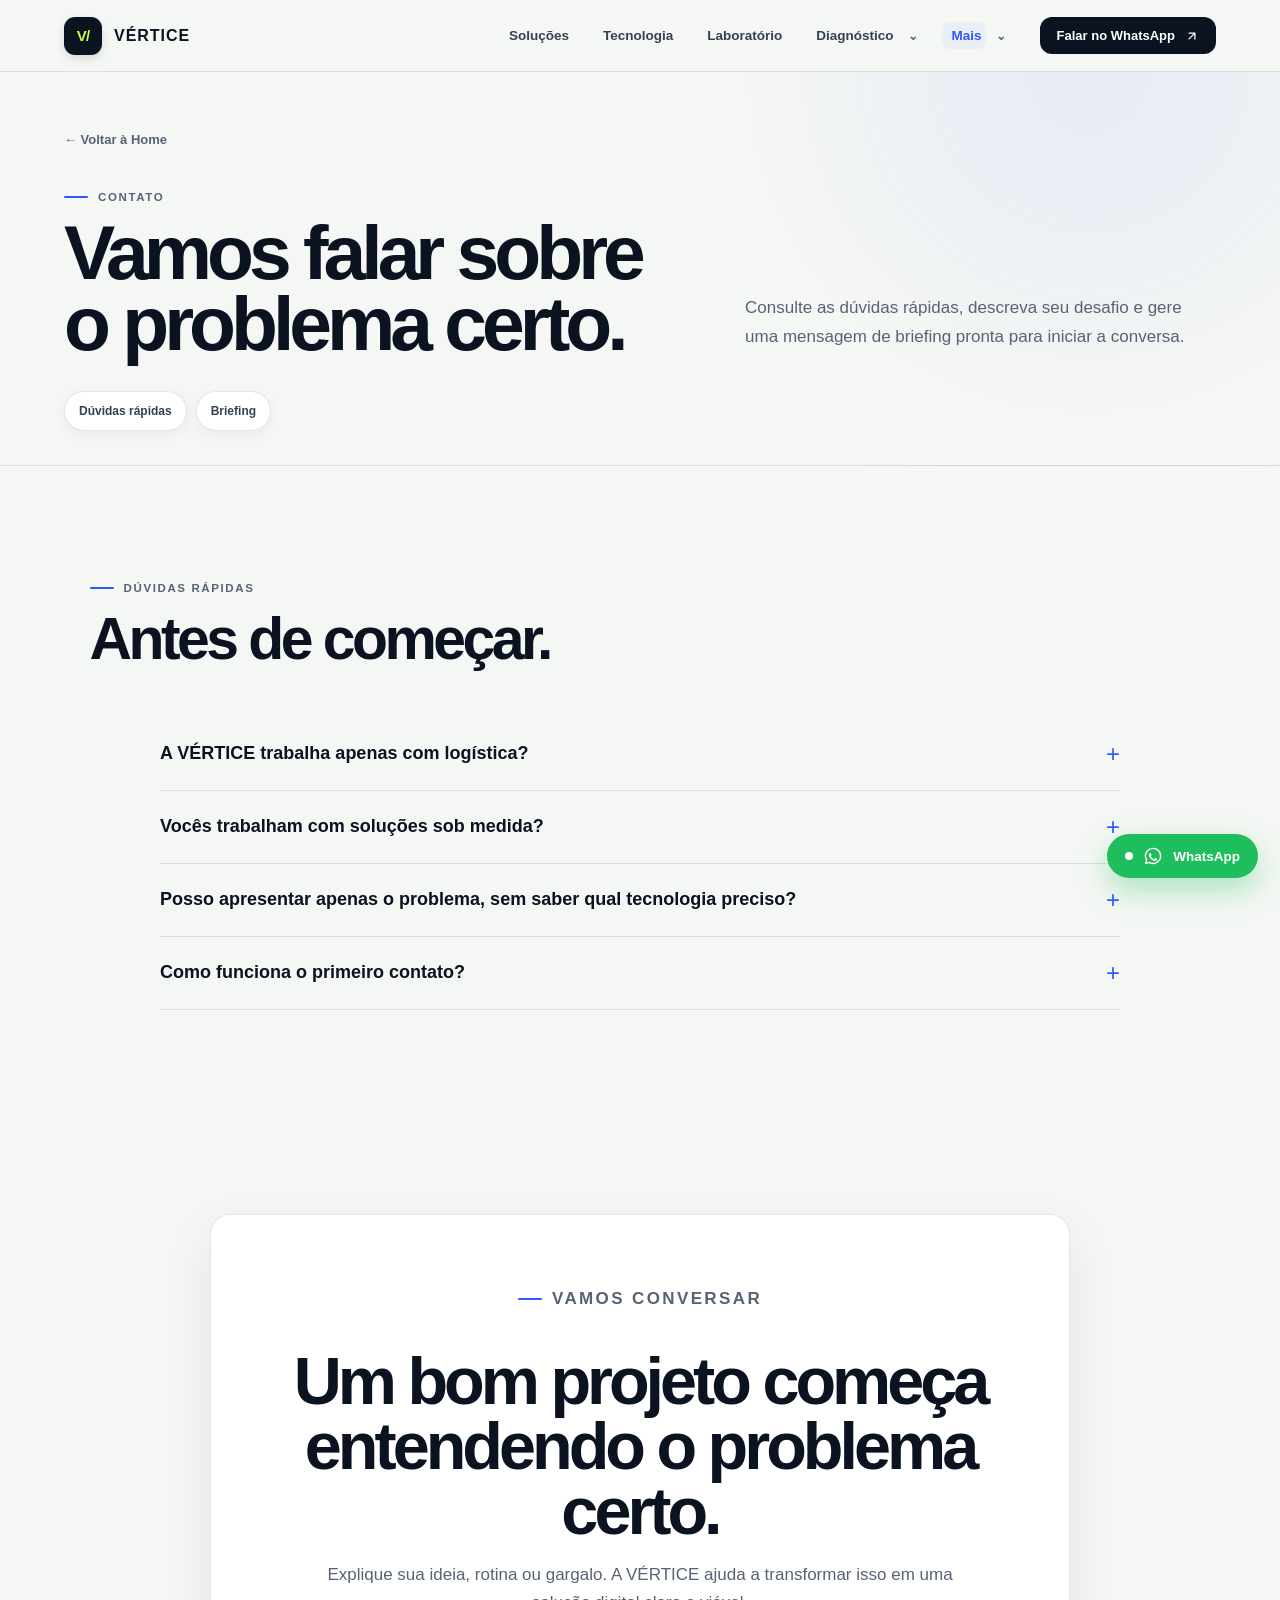
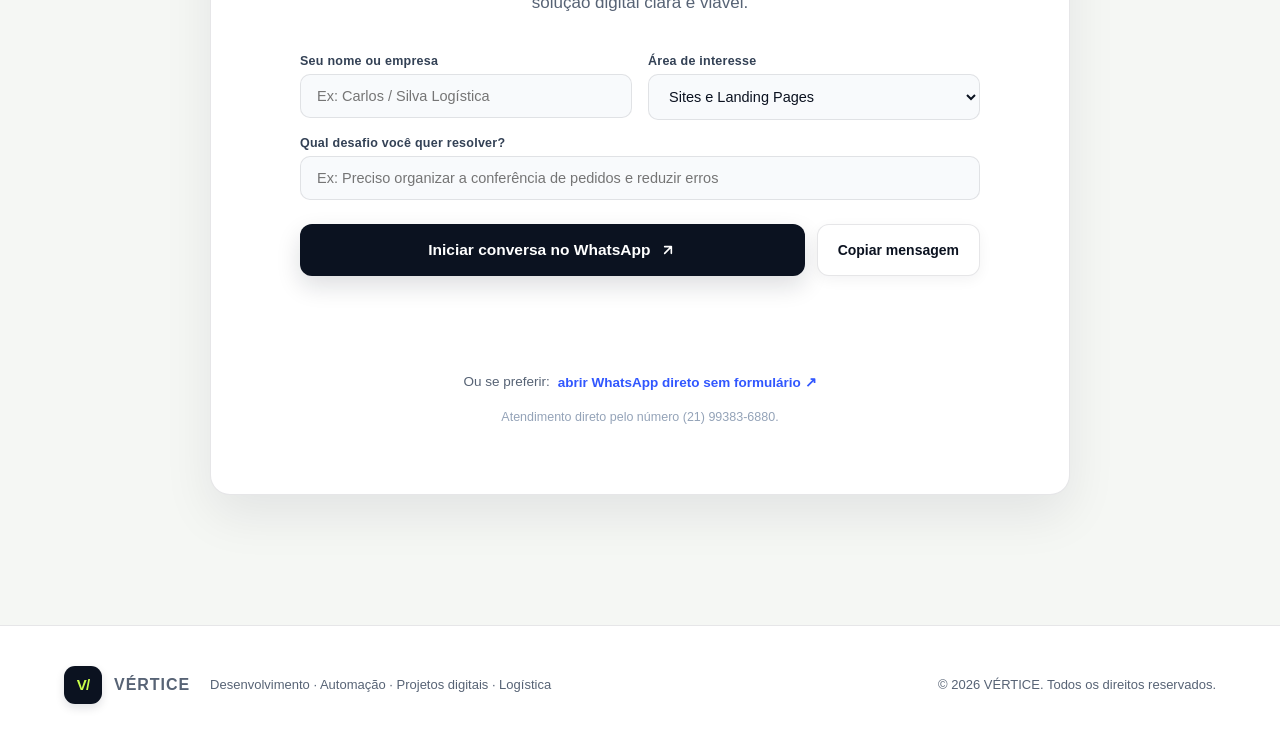
==== commit bc11b5b1: "fix: normalize footer home link on contato.html" ====
--- a/contato.html
+++ b/contato.html
@@ -162,7 +162,7 @@
       </div>
     </section></main><footer class="site-footer">
     <div class="footer-brand-wrap">
-      <a class="brand" href="#inicio" aria-label="Voltar ao início">
+      <a class="brand" href="index.html#inicio" aria-label="Voltar ao início">
         <span class="brand-mark" aria-hidden="true">V/</span>
         <span class="brand-name">VÉRTICE</span>
       </a>
--- a/styles.css
+++ b/styles.css
@@ -2703,3 +2703,359 @@
     gap: 16px;
   }
 }
+
+
+/* MULTIPAGE NAVIGATION + PAGE SHELL */
+.nav-dropdown {
+  position: relative;
+  display: flex;
+  align-items: center;
+  gap: 0;
+}
+.nav-dropdown-link {
+  padding-right: 4px !important;
+}
+.nav-dropdown-toggle {
+  display: inline-grid;
+  place-items: center;
+  width: 30px;
+  height: 30px;
+  border-radius: 8px;
+  color: #526074;
+  transition: background .15s ease, color .15s ease, transform .15s ease;
+}
+.nav-dropdown-toggle:hover,
+.nav-dropdown-toggle:focus-visible {
+  background: rgba(49,87,255,.08);
+  color: var(--blue);
+  outline: none;
+}
+.nav-dropdown.open .nav-dropdown-toggle {
+  transform: rotate(180deg);
+}
+.nav-dropdown-menu {
+  position: absolute;
+  top: calc(100% + 12px);
+  left: 0;
+  min-width: 230px;
+  display: none;
+  padding: 8px;
+  border: 1px solid var(--line);
+  border-radius: 14px;
+  background: rgba(255,255,255,.98);
+  box-shadow: 0 18px 48px rgba(11,18,32,.13);
+  z-index: 60;
+}
+.nav-dropdown.open .nav-dropdown-menu {
+  display: grid;
+}
+.nav-dropdown-menu a {
+  padding: 11px 12px !important;
+  border-radius: 9px;
+}
+.nav-dropdown.group-active > .nav-dropdown-link,
+.nav-dropdown > .nav-dropdown-link.active {
+  color: var(--blue);
+  background: rgba(49,87,255,.06);
+  font-weight: 700;
+}
+
+.page-hero {
+  padding: 58px 5vw 34px;
+  background:
+    radial-gradient(circle at 85% 0%, rgba(49,87,255,.08), transparent 30%),
+    var(--paper);
+  border-bottom: 1px solid var(--line);
+}
+.page-back {
+  display: inline-flex;
+  align-items: center;
+  gap: 8px;
+  margin-bottom: 32px;
+  color: var(--muted);
+  text-decoration: none;
+  font-size: 13px;
+  font-weight: 800;
+}
+.page-back:hover,
+.page-back:focus-visible {
+  color: var(--blue);
+}
+.page-hero-grid {
+  display: grid;
+  grid-template-columns: minmax(0,1.15fr) minmax(280px,.85fr);
+  gap: 44px;
+  align-items: end;
+}
+.page-hero h1 {
+  margin: 14px 0 0;
+  max-width: 900px;
+  font-size: clamp(3rem, 6vw, 6.4rem);
+  line-height: .93;
+  letter-spacing: -.065em;
+}
+.page-hero-grid > p {
+  max-width: 620px;
+  margin: 0 0 8px;
+  color: var(--muted);
+  font-size: 17px;
+  line-height: 1.72;
+}
+.page-quick-nav {
+  display: flex;
+  flex-wrap: wrap;
+  gap: 9px;
+  margin-top: 32px;
+}
+.page-quick-nav a {
+  display: inline-flex;
+  align-items: center;
+  min-height: 40px;
+  padding: 10px 14px;
+  border: 1px solid var(--line);
+  border-radius: 999px;
+  background: #fff;
+  color: #344054;
+  text-decoration: none;
+  font-size: 12px;
+  font-weight: 800;
+  box-shadow: var(--shadow-sm);
+}
+.page-quick-nav a:hover,
+.page-quick-nav a:focus-visible {
+  border-color: rgba(49,87,255,.35);
+  color: var(--blue);
+}
+
+.home-hub {
+  background: #fff;
+}
+.home-page-grid {
+  display: grid;
+  grid-template-columns: repeat(5, minmax(0, 1fr));
+  gap: 12px;
+}
+.home-page-card {
+  min-height: 260px;
+  display: flex;
+  flex-direction: column;
+  padding: 24px;
+  border: 1px solid var(--line);
+  border-radius: 18px;
+  background: var(--paper);
+  color: var(--ink);
+  text-decoration: none;
+  transition: transform .2s ease, border-color .2s ease, box-shadow .2s ease;
+}
+.home-page-card:hover,
+.home-page-card:focus-visible {
+  transform: translateY(-4px);
+  border-color: rgba(49,87,255,.32);
+  box-shadow: var(--shadow);
+  outline: none;
+}
+.home-page-card > span {
+  color: var(--blue);
+  font-size: 11px;
+  font-weight: 900;
+}
+.home-page-card strong {
+  margin-top: 42px;
+  font-size: 23px;
+}
+.home-page-card p {
+  color: var(--muted);
+  line-height: 1.6;
+  font-size: 13.5px;
+}
+.home-page-card i {
+  margin-top: auto;
+  color: var(--blue);
+  font-style: normal;
+  font-size: 12px;
+  font-weight: 800;
+}
+.home-proof {
+  padding-top: 34px;
+  padding-bottom: 34px;
+}
+.home-proof-inner {
+  display: flex;
+  align-items: center;
+  justify-content: space-between;
+  gap: 30px;
+  padding: clamp(30px,5vw,58px);
+  border-radius: 28px;
+  background: var(--ink);
+  color: #fff;
+}
+.home-proof-inner h2 {
+  margin: 14px 0 12px;
+  font-size: clamp(2rem,4vw,4.1rem);
+  line-height: .98;
+  letter-spacing: -.055em;
+}
+.home-proof-inner p:not(.eyebrow) {
+  max-width: 720px;
+  margin: 0;
+  color: #aab5c5;
+  line-height: 1.65;
+}
+
+.more-hub {
+  padding-top: 46px;
+}
+.more-grid {
+  display: grid;
+  grid-template-columns: repeat(2, minmax(0, 1fr));
+  gap: 16px;
+}
+.more-card {
+  min-height: 310px;
+  display: flex;
+  flex-direction: column;
+  padding: 32px;
+  border: 1px solid var(--line);
+  border-radius: 22px;
+  background: #fff;
+  text-decoration: none;
+  box-shadow: var(--shadow-sm);
+  transition: transform .2s ease, box-shadow .2s ease, border-color .2s ease;
+}
+.more-card:hover,
+.more-card:focus-visible {
+  transform: translateY(-4px);
+  border-color: rgba(49,87,255,.28);
+  box-shadow: var(--shadow);
+  outline: none;
+}
+.more-card > span {
+  color: var(--blue);
+  font-size: 11px;
+  font-weight: 900;
+}
+.more-card h2 {
+  margin: 48px 0 12px;
+  font-size: clamp(2rem,3vw,3.4rem);
+  line-height: 1;
+  letter-spacing: -.045em;
+}
+.more-card p {
+  max-width: 560px;
+  margin: 0;
+  color: var(--muted);
+  line-height: 1.65;
+}
+.more-card i {
+  margin-top: auto;
+  padding-top: 30px;
+  color: var(--blue);
+  font-style: normal;
+  font-size: 13px;
+  font-weight: 800;
+}
+
+/* evita que seções migradas pareçam coladas ao novo topo da página */
+body:not([data-page="home"]) main > .section,
+body:not([data-page="home"]) main > .logistics {
+  scroll-margin-top: 90px;
+}
+
+@media (max-width: 1180px) {
+  .home-page-grid {
+    grid-template-columns: repeat(3, minmax(0, 1fr));
+  }
+}
+
+@media (max-width: 820px) {
+  .nav-dropdown {
+    display: grid;
+    grid-template-columns: 1fr 44px;
+    width: 100%;
+  }
+  .nav-dropdown-link {
+    min-width: 0;
+  }
+  .nav-dropdown-toggle {
+    width: 44px;
+    height: 44px;
+    justify-self: end;
+  }
+  .nav-dropdown-menu {
+    position: static;
+    grid-column: 1 / -1;
+    min-width: 0;
+    width: 100%;
+    margin: 2px 0 6px;
+    padding: 5px 8px 8px 18px;
+    border: 0;
+    border-radius: 10px;
+    background: #f7f9fc;
+    box-shadow: none;
+  }
+  .nav-dropdown-menu a {
+    font-size: 13.5px !important;
+    padding: 10px 12px !important;
+  }
+  .page-hero {
+    padding: 38px 20px 26px;
+  }
+  .page-back {
+    margin-bottom: 24px;
+  }
+  .page-hero-grid {
+    grid-template-columns: 1fr;
+    gap: 18px;
+  }
+  .page-hero h1 {
+    font-size: clamp(2.7rem, 12vw, 4.5rem);
+  }
+  .page-hero-grid > p {
+    font-size: 15.5px;
+  }
+  .page-quick-nav {
+    overflow-x: auto;
+    flex-wrap: nowrap;
+    padding-bottom: 4px;
+    scrollbar-width: none;
+  }
+  .page-quick-nav::-webkit-scrollbar {
+    display: none;
+  }
+  .page-quick-nav a {
+    flex: 0 0 auto;
+  }
+  .home-page-grid,
+  .more-grid {
+    grid-template-columns: 1fr;
+  }
+  .home-page-card {
+    min-height: 215px;
+  }
+  .home-page-card strong {
+    margin-top: 30px;
+  }
+  .home-proof-inner {
+    align-items: flex-start;
+    flex-direction: column;
+  }
+  .home-proof-inner .button {
+    width: 100%;
+  }
+}
+
+@media (max-width: 560px) {
+  .page-hero {
+    padding-top: 30px;
+  }
+  .page-hero h1 {
+    font-size: clamp(2.45rem, 13vw, 3.8rem);
+  }
+  .more-card {
+    min-height: 255px;
+    padding: 24px;
+  }
+  .more-card h2 {
+    margin-top: 34px;
+  }
+}
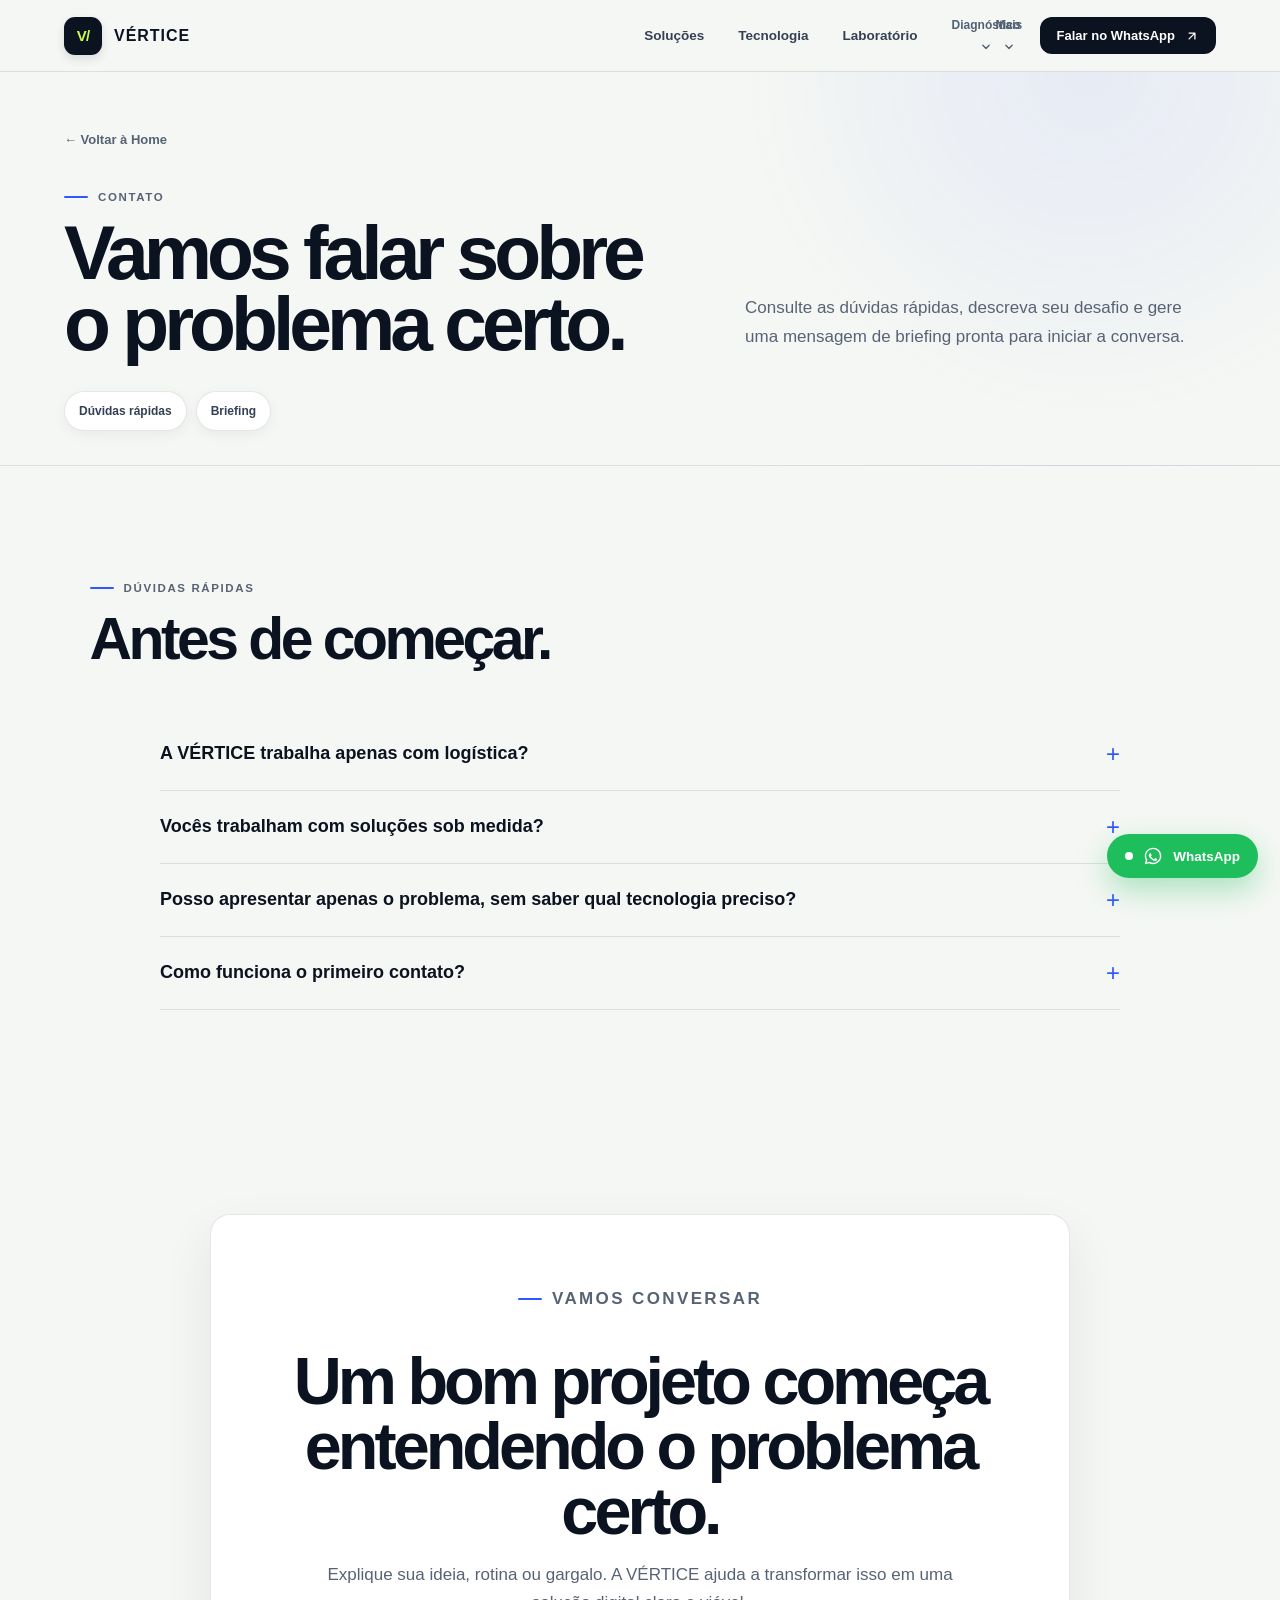
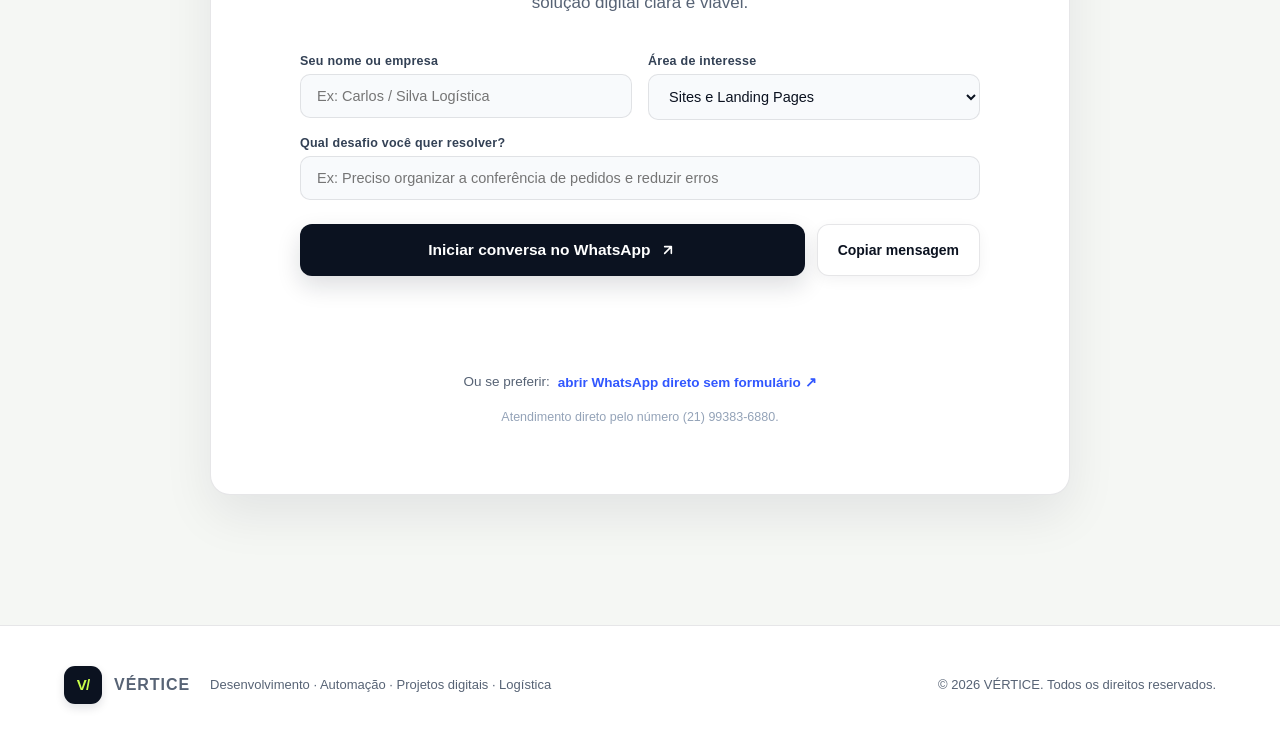
==== commit 3a649f4c: "fix: make dropdown items fully clickable on contato.html" ====
--- a/contato.html
+++ b/contato.html
@@ -17,7 +17,7 @@
   <meta name="twitter:description" content="Tire dúvidas, monte seu briefing e fale diretamente com a VÉRTICE pelo WhatsApp.">
   <link rel="canonical" href="https://daianrj.github.io/vertice-site/contato.html">
   <title>Contato | VÉRTICE</title>
-  <link rel="stylesheet" href="styles.css">
+  <link rel="stylesheet" href="styles.css?v=20260922-1804">
 </head>
 <body data-page="contato">
   <a class="skip-link" href="#conteudo">Pular para o conteúdo principal</a>
@@ -37,22 +37,24 @@
       <a href="laboratorio.html" data-nav-page="laboratorio">Laboratório</a>
 
       <div class="nav-dropdown" data-nav-group="diagnostico">
-        <a class="nav-dropdown-link" href="diagnostico.html" data-nav-page="diagnostico">Diagnóstico</a>
-        <button class="nav-dropdown-toggle" type="button" aria-expanded="false" aria-label="Abrir submenu Diagnóstico">
-          <span aria-hidden="true">⌄</span>
+        <button class="nav-dropdown-toggle nav-dropdown-main" type="button" aria-expanded="false" aria-haspopup="true">
+          <span class="nav-dropdown-label">Diagnóstico</span>
+          <svg class="nav-chevron" viewBox="0 0 20 20" width="14" height="14" aria-hidden="true"><path d="M5.5 7.5 10 12l4.5-4.5" fill="none" stroke="currentColor" stroke-width="2" stroke-linecap="round" stroke-linejoin="round"/></svg>
         </button>
         <div class="nav-dropdown-menu">
+          <a href="diagnostico.html" data-nav-page="diagnostico">Visão geral</a>
           <a href="diagnostico.html#gargalos">Diagnóstico Operacional</a>
           <a href="diagnostico.html#diagnostico">Simulador</a>
         </div>
       </div>
 
       <div class="nav-dropdown" data-nav-group="mais">
-        <a class="nav-dropdown-link" href="mais.html" data-nav-page="mais">Mais</a>
-        <button class="nav-dropdown-toggle" type="button" aria-expanded="false" aria-label="Abrir submenu Mais">
-          <span aria-hidden="true">⌄</span>
+        <button class="nav-dropdown-toggle nav-dropdown-main" type="button" aria-expanded="false" aria-haspopup="true">
+          <span class="nav-dropdown-label">Mais</span>
+          <svg class="nav-chevron" viewBox="0 0 20 20" width="14" height="14" aria-hidden="true"><path d="M5.5 7.5 10 12l4.5-4.5" fill="none" stroke="currentColor" stroke-width="2" stroke-linecap="round" stroke-linejoin="round"/></svg>
         </button>
         <div class="nav-dropdown-menu">
+          <a href="mais.html" data-nav-page="mais">Visão geral</a>
           <a href="logistica.html">Logística</a>
           <a href="processo.html">Processo</a>
           <a href="diferenciais.html">Por que VÉRTICE</a>
@@ -179,6 +181,6 @@
     <span>WhatsApp</span>
   </a>
   
-  <script src="script.js" defer></script>
+  <script src="script.js?v=20260922-1804" defer></script>
 </body>
 </html>
--- a/styles.css
+++ b/styles.css
@@ -2731,7 +2731,8 @@
   outline: none;
 }
 .nav-dropdown.open .nav-dropdown-toggle {
-  transform: rotate(180deg);
+  background: rgba(49,87,255,.08);
+  color: var(--blue);
 }
 .nav-dropdown-menu {
   position: absolute;
@@ -3059,3 +3060,694 @@
     margin-top: 34px;
   }
 }
+
+
+/* =========================================================
+   STRATEGIC 3D — HERO ARCHITECTURE + SHEET → SYSTEM
+   Two intentional impact moments. No global 3D styling.
+   ========================================================= */
+
+/* HERO: operational architecture */
+.hero-visual {
+  min-height: 760px;
+  isolation: isolate;
+}
+
+.hero-architecture-shell {
+  --tilt-x: 0deg;
+  --tilt-y: 0deg;
+  position: relative;
+  z-index: 2;
+  min-height: 300px;
+  margin: 0 0 16px;
+  border: 1px solid rgba(255,255,255,.09);
+  border-radius: 20px;
+  overflow: hidden;
+  background:
+    radial-gradient(circle at 28% 22%, rgba(49,87,255,.14), transparent 31%),
+    radial-gradient(circle at 74% 74%, rgba(201,255,74,.07), transparent 28%),
+    rgba(5,11,21,.54);
+  box-shadow: inset 0 1px 0 rgba(255,255,255,.04);
+  perspective: 1100px;
+}
+
+.hero-webgl {
+  position: absolute;
+  inset: 0;
+  width: 100%;
+  height: 100%;
+  opacity: .52;
+  pointer-events: none;
+}
+
+.hero-iso-scene {
+  position: absolute;
+  inset: 16px 18px 58px;
+  transform-style: preserve-3d;
+  transform: rotateX(var(--tilt-x)) rotateY(var(--tilt-y));
+  transition: transform .5s cubic-bezier(.2,.8,.2,1);
+}
+
+.iso-plane {
+  position: absolute;
+  height: 108px;
+  border: 1px solid rgba(255,255,255,.07);
+  border-radius: 18px;
+  background:
+    linear-gradient(rgba(255,255,255,.032) 1px, transparent 1px),
+    linear-gradient(90deg, rgba(255,255,255,.032) 1px, transparent 1px),
+    rgba(255,255,255,.018);
+  background-size: 18px 18px;
+  transform: perspective(700px) rotateX(63deg) rotateZ(-2deg);
+  transform-origin: center;
+  pointer-events: none;
+}
+
+.iso-plane-tech { left: 2%; right: 2%; top: 15px; }
+.iso-plane-ops { left: 8%; right: 8%; bottom: 10px; opacity: .72; }
+
+.iso-lane {
+  position: absolute;
+  left: 4%;
+  right: 4%;
+  height: 104px;
+  display: flex;
+  align-items: center;
+  justify-content: space-between;
+  gap: 5px;
+  transform-style: preserve-3d;
+}
+
+.iso-lane-tech { top: 18px; }
+.iso-lane-ops { bottom: 14px; left: 10%; right: 10%; }
+
+.iso-lane-label {
+  position: absolute;
+  left: 0;
+  top: -1px;
+  color: #718096;
+  font-size: 8px;
+  line-height: 1;
+  font-weight: 900;
+  letter-spacing: .15em;
+  pointer-events: none;
+}
+
+.iso-node {
+  position: relative;
+  width: clamp(62px, 7vw, 86px);
+  min-height: 58px;
+  margin-top: 20px;
+  padding: 10px 7px 8px;
+  border: 1px solid rgba(255,255,255,.16);
+  border-radius: 11px;
+  background: linear-gradient(145deg, rgba(28,43,68,.96), rgba(10,18,32,.98));
+  color: #fff;
+  text-align: left;
+  box-shadow:
+    0 15px 22px rgba(0,0,0,.32),
+    inset 0 1px 0 rgba(255,255,255,.08);
+  transform: translateZ(12px) translateY(0);
+  transition: transform .25s ease, border-color .25s ease, box-shadow .25s ease, background .25s ease;
+  transform-style: preserve-3d;
+  z-index: 3;
+}
+
+.iso-node::before,
+.iso-node::after {
+  content: "";
+  position: absolute;
+  pointer-events: none;
+  opacity: .7;
+}
+
+.iso-node::before {
+  left: 7px;
+  right: 7px;
+  top: -5px;
+  height: 6px;
+  border-radius: 5px 5px 2px 2px;
+  background: linear-gradient(90deg, rgba(49,87,255,.65), rgba(201,255,74,.34));
+  transform: skewX(-35deg);
+  transform-origin: bottom;
+}
+
+.iso-node::after {
+  right: -5px;
+  top: 7px;
+  bottom: 7px;
+  width: 6px;
+  border-radius: 2px 5px 5px 2px;
+  background: rgba(49,87,255,.24);
+  transform: skewY(-35deg);
+  transform-origin: left;
+}
+
+.iso-node:hover,
+.iso-node:focus-visible,
+.iso-node.is-active {
+  transform: translateZ(26px) translateY(-5px);
+  border-color: rgba(201,255,74,.62);
+  box-shadow:
+    0 22px 32px rgba(0,0,0,.4),
+    0 0 0 1px rgba(201,255,74,.08),
+    0 0 26px rgba(49,87,255,.15);
+  outline: none;
+}
+
+.iso-node-top {
+  display: block;
+  font-size: 10.5px;
+  font-weight: 850;
+  line-height: 1.1;
+  white-space: nowrap;
+}
+
+.iso-node small {
+  display: block;
+  margin-top: 5px;
+  color: #8795aa;
+  font-size: 8px;
+  line-height: 1.2;
+  white-space: nowrap;
+}
+
+.node-sheets::before { background: linear-gradient(90deg,#34a853,#a7f3b9); }
+.node-script::before { background: linear-gradient(90deg,#4285f4,#78a7ff); }
+.node-dashboard::before { background: linear-gradient(90deg,var(--blue),var(--lime)); }
+.node-stock::before,
+.node-expedition::before,
+.node-transport::before,
+.node-delivery::before { background: linear-gradient(90deg,var(--lime),#79d7aa); }
+
+.iso-connector {
+  position: relative;
+  flex: 1 1 18px;
+  max-width: 28px;
+  height: 1px;
+  margin-top: 22px;
+  background: linear-gradient(90deg, rgba(49,87,255,.16), rgba(49,87,255,.75), rgba(201,255,74,.35));
+  box-shadow: 0 0 10px rgba(49,87,255,.22);
+  overflow: visible;
+}
+
+.iso-connector::after {
+  content: "";
+  position: absolute;
+  top: -2px;
+  left: -3px;
+  width: 5px;
+  height: 5px;
+  border-radius: 50%;
+  background: var(--lime);
+  box-shadow: 0 0 8px rgba(201,255,74,.75);
+  animation: dataPulse 3.4s linear infinite;
+}
+
+.iso-lane-ops .iso-connector::after { animation-delay: -1.1s; }
+
+@keyframes dataPulse {
+  from { transform: translateX(0); opacity: 0; }
+  12% { opacity: 1; }
+  88% { opacity: 1; }
+  to { transform: translateX(27px); opacity: 0; }
+}
+
+.iso-bridge {
+  position: absolute;
+  width: 1px;
+  height: 48px;
+  left: 52%;
+  top: 104px;
+  background: linear-gradient(rgba(49,87,255,.18), rgba(201,255,74,.62), rgba(49,87,255,.12));
+  box-shadow: 0 0 12px rgba(201,255,74,.14);
+}
+
+.iso-bridge::after {
+  content: "";
+  position: absolute;
+  left: -2px;
+  top: 0;
+  width: 5px;
+  height: 5px;
+  border-radius: 50%;
+  background: var(--lime);
+  animation: bridgePulse 2.8s ease-in-out infinite;
+}
+
+@keyframes bridgePulse {
+  0%,100% { transform: translateY(0); opacity: .2; }
+  50% { transform: translateY(43px); opacity: 1; }
+}
+
+.architecture-caption {
+  position: absolute;
+  left: 18px;
+  right: 18px;
+  bottom: 12px;
+  display: flex;
+  align-items: baseline;
+  gap: 9px;
+  min-height: 34px;
+  padding-top: 9px;
+  border-top: 1px solid rgba(255,255,255,.07);
+  z-index: 4;
+}
+
+.architecture-caption strong {
+  color: #f5f8fc;
+  font-size: 10px;
+  white-space: nowrap;
+}
+
+.architecture-caption span {
+  color: #748399;
+  font-size: 9px;
+  line-height: 1.35;
+}
+
+.hero-visual.webgl-ready .hero-architecture-shell {
+  box-shadow:
+    inset 0 1px 0 rgba(255,255,255,.05),
+    0 18px 40px rgba(0,0,0,.14);
+}
+
+/* Existing dashboard remains functional, visually secondary to the architecture scene */
+.hero-visual .visual-panel {
+  padding: 15px 17px;
+}
+
+.hero-visual .visual-panel strong {
+  font-size: clamp(1.05rem, 1.4vw, 1.45rem);
+  margin-bottom: 10px;
+}
+
+.hero-visual .visual-flow {
+  gap: 5px;
+  font-size: 10px;
+}
+
+.hero-visual .flow-step { padding: 5px 8px; }
+.hero-visual .visual-tabs { margin: 11px 0 10px; }
+.hero-visual .vtab-btn { padding: 6px 10px; font-size: 10px; }
+.hero-visual .visual-card { padding: 10px 12px; }
+.hero-visual .visual-card strong { font-size: 12px; }
+
+/* SHEET → SYSTEM transformation */
+#sheet-system-evolution.sheet-to-system {
+  grid-template-columns: minmax(0,.9fr) minmax(420px,1.1fr);
+  grid-template-areas:
+    "copy visual"
+    "actions actions";
+  min-height: 760px;
+  align-items: center;
+}
+
+#sheet-system-evolution .sheet-to-system-copy { grid-area: copy; position: relative; z-index: 2; }
+#sheet-system-evolution .sheet-to-system-actions {
+  grid-area: actions;
+  display: flex;
+  flex-direction: row;
+  justify-content: flex-start;
+  border-top: 1px solid rgba(255,255,255,.08);
+  padding-top: 22px;
+}
+
+.sheet-system-visual {
+  grid-area: visual;
+  position: sticky;
+  top: 118px;
+  min-height: 470px;
+  display: grid;
+  align-content: center;
+  perspective: 1200px;
+}
+
+.sheet-system-glow {
+  position: absolute;
+  width: 74%;
+  aspect-ratio: 1;
+  left: 13%;
+  top: 8%;
+  border-radius: 50%;
+  background: radial-gradient(circle, rgba(49,87,255,.18), rgba(201,255,74,.035) 42%, transparent 68%);
+  filter: blur(24px);
+  pointer-events: none;
+}
+
+.sheet-system-frame {
+  position: relative;
+  width: min(100%, 620px);
+  aspect-ratio: 1.38;
+  margin: 0 auto;
+  transform-style: preserve-3d;
+  transform: rotateX(3deg) rotateY(-5deg);
+}
+
+.transform-layer {
+  position: absolute;
+  inset: 7%;
+  overflow: hidden;
+  border: 1px solid rgba(255,255,255,.14);
+  border-radius: 18px;
+  background: linear-gradient(145deg,#f9fbfe,#e9eef5);
+  color: var(--ink);
+  box-shadow: 0 28px 70px rgba(0,0,0,.28);
+  opacity: 0;
+  transform: translate3d(35px,18px,-40px) scale(.92);
+  transition:
+    opacity .55s ease,
+    transform .7s cubic-bezier(.2,.8,.2,1),
+    filter .55s ease;
+  filter: blur(3px);
+  pointer-events: none;
+}
+
+[data-evolution-stage="0"] .transform-sheet,
+[data-evolution-stage="1"] .transform-automation,
+[data-evolution-stage="2"] .transform-webapp,
+[data-evolution-stage="3"] .transform-erp {
+  opacity: 1;
+  transform: translate3d(0,0,24px) scale(1);
+  filter: blur(0);
+}
+
+[data-evolution-stage="1"] .transform-sheet,
+[data-evolution-stage="2"] .transform-sheet,
+[data-evolution-stage="3"] .transform-sheet {
+  opacity: .12;
+  transform: translate3d(-54px,34px,-90px) scale(.82);
+  filter: blur(1px);
+}
+
+[data-evolution-stage="2"] .transform-automation,
+[data-evolution-stage="3"] .transform-automation {
+  opacity: .13;
+  transform: translate3d(-34px,26px,-58px) scale(.87);
+}
+
+[data-evolution-stage="3"] .transform-webapp {
+  opacity: .16;
+  transform: translate3d(-22px,18px,-42px) scale(.91);
+}
+
+.transform-window-bar {
+  height: 38px;
+  display: flex;
+  align-items: center;
+  gap: 6px;
+  padding: 0 13px;
+  background: #fff;
+  border-bottom: 1px solid #dce3ec;
+  color: #657287;
+  font-size: 10px;
+  font-weight: 800;
+}
+
+.transform-window-bar i {
+  width: 7px; height: 7px; border-radius: 50%; background: #cbd5e1;
+}
+
+.transform-window-bar span { margin-left: 5px; }
+
+.mini-sheet-grid {
+  display: grid;
+  grid-template-columns: .8fr 1.2fr 1fr .55fr;
+  font-size: 10px;
+}
+
+.mini-sheet-grid span,
+.mini-sheet-grid b {
+  min-width: 0;
+  padding: 13px 10px;
+  border-right: 1px solid #e6ebf1;
+  border-bottom: 1px solid #e6ebf1;
+  overflow: hidden;
+  text-overflow: ellipsis;
+  white-space: nowrap;
+}
+
+.mini-sheet-grid span {
+  background: #f3f6f9;
+  color: #607087;
+  font-weight: 800;
+}
+
+.mini-sheet-grid b { font-weight: 700; }
+
+.transform-automation {
+  display: grid;
+  place-items: center;
+  background:
+    linear-gradient(rgba(49,87,255,.045) 1px, transparent 1px),
+    linear-gradient(90deg,rgba(49,87,255,.045) 1px,transparent 1px),
+    linear-gradient(145deg,#0f1a2e,#08111f);
+  background-size: 22px 22px;
+  color: #fff;
+}
+
+.automation-core {
+  width: 128px;
+  height: 128px;
+  display: grid;
+  place-content: center;
+  text-align: center;
+  border-radius: 28px;
+  border: 1px solid rgba(201,255,74,.38);
+  background: rgba(201,255,74,.08);
+  box-shadow: 0 0 40px rgba(49,87,255,.18);
+}
+
+.automation-core span { color: #9cabbe; font-size: 10px; }
+.automation-core strong { margin-top: 5px; color: var(--lime); font-size: 12px; letter-spacing: .12em; }
+
+.automation-rule {
+  position: absolute;
+  padding: 9px 11px;
+  border: 1px solid rgba(255,255,255,.12);
+  border-radius: 9px;
+  background: rgba(255,255,255,.05);
+  color: #dbe4ef;
+  font-size: 9px;
+  font-weight: 700;
+}
+.automation-rule.r1 { left: 8%; top: 20%; }
+.automation-rule.r2 { right: 8%; top: 28%; }
+.automation-rule.r3 { right: 14%; bottom: 18%; }
+
+.automation-flow-line {
+  position: absolute;
+  left: 14%;
+  right: 14%;
+  top: 50%;
+  height: 1px;
+  background: linear-gradient(90deg,transparent,var(--blue),var(--lime),transparent);
+  opacity: .6;
+}
+
+.transform-webapp {
+  display: grid;
+  grid-template-columns: 70px 1fr;
+  background: #eef2f7;
+}
+
+.transform-webapp > aside {
+  padding: 18px 13px;
+  background: #0c1627;
+  color: var(--lime);
+}
+.transform-webapp > aside strong { display: block; margin-bottom: 28px; }
+.transform-webapp > aside i { display: block; width: 30px; height: 5px; margin: 13px 0; border-radius: 5px; background: rgba(255,255,255,.18); }
+
+.webapp-body { padding: 18px; }
+.webapp-top { display:flex; justify-content:space-between; align-items:center; font-size:14px; font-weight:800; }
+.webapp-top small { color:#16a34a; font-size:9px; }
+.webapp-cards { display:grid; grid-template-columns:repeat(3,1fr); gap:8px; margin:18px 0; }
+.webapp-cards b { padding:14px 10px; border-radius:10px; background:#fff; font-size:18px; box-shadow:0 5px 16px rgba(11,18,32,.05); }
+.webapp-cards small { display:block; margin-top:5px; color:#7a8798; font-size:8px; }
+.webapp-table { display:grid; gap:8px; }
+.webapp-table i { height:22px; border-radius:6px; background:linear-gradient(90deg,#fff 0 30%,#dfe6ee 30% 31%,#fff 31% 70%,#dfe6ee 70% 71%,#fff 71%); }
+
+.transform-erp {
+  display: grid;
+  grid-template-columns: 122px 1fr;
+  background: #edf2f6;
+}
+
+.transform-erp > aside {
+  display:flex;
+  flex-direction:column;
+  gap:12px;
+  padding:19px 14px;
+  background:#0b1424;
+  color:#8b99ae;
+  font-size:9px;
+}
+.transform-erp > aside strong { color:#fff; margin-bottom:14px; font-size:10px; }
+.transform-erp > aside span:first-of-type { color:var(--lime); }
+
+.erp-dashboard { padding:19px; }
+.erp-kpis { display:grid; grid-template-columns:repeat(3,1fr); gap:8px; }
+.erp-kpis b { padding:14px 10px; border-radius:10px; background:#fff; font-size:17px; box-shadow:0 5px 14px rgba(11,18,32,.05); }
+.erp-kpis small { display:block; margin-top:4px; color:#78869a; font-size:8px; }
+.erp-chart {
+  height: 150px;
+  display:flex;
+  align-items:end;
+  gap:12px;
+  padding:24px 12px 0;
+  margin-top:14px;
+  border-radius:12px;
+  background:#fff;
+}
+.erp-chart i {
+  flex:1;
+  border-radius:6px 6px 2px 2px;
+  background:linear-gradient(180deg,var(--blue),#7f96ff);
+}
+
+.sheet-system-caption {
+  position: relative;
+  width: min(100%,620px);
+  margin: 12px auto 0;
+  text-align: center;
+}
+.sheet-system-caption strong { display:block; color:#fff; font-size:13px; }
+.sheet-system-caption span { display:block; margin-top:4px; color:#8c9aaf; font-size:10px; line-height:1.5; }
+
+.evolution-progress {
+  display: grid;
+  grid-template-columns: repeat(4,1fr);
+  gap: 7px;
+  margin-top: 28px;
+}
+
+.evolution-progress-step {
+  min-width: 0;
+  padding: 11px 9px;
+  border: 1px solid rgba(255,255,255,.1);
+  border-radius: 11px;
+  background: rgba(255,255,255,.035);
+  color: #8e9daf;
+  text-align: left;
+  transition: border-color .2s ease, background .2s ease, transform .2s ease, color .2s ease;
+}
+
+.evolution-progress-step:hover,
+.evolution-progress-step:focus-visible {
+  border-color: rgba(201,255,74,.32);
+  outline: none;
+}
+
+.evolution-progress-step.active {
+  border-color: rgba(201,255,74,.5);
+  background: rgba(201,255,74,.08);
+  color: #fff;
+  transform: translateY(-2px);
+}
+
+.evolution-progress-step span { display:block; color:var(--lime); font-size:8px; font-weight:900; }
+.evolution-progress-step strong { display:block; margin-top:6px; font-size:10px; }
+.evolution-progress-step small { display:block; margin-top:3px; color:#77869b; font-size:8px; white-space:nowrap; overflow:hidden; text-overflow:ellipsis; }
+
+/* Mobile / lower capability: preserve meaning, reduce depth and animation cost */
+@media (max-width: 1080px) {
+  .hero-visual { min-height: 720px; }
+  .hero-architecture-shell { min-height: 285px; }
+  .iso-node { width: 70px; }
+  #sheet-system-evolution.sheet-to-system {
+    grid-template-columns: 1fr;
+    grid-template-areas: "copy" "visual" "actions";
+    min-height: auto;
+  }
+  .sheet-system-visual { position: relative; top: auto; min-height: 430px; }
+}
+
+@media (max-width: 820px) {
+  .hero-visual { min-height: 680px; }
+  .hero-architecture-shell { min-height: 260px; margin-bottom: 12px; }
+  .hero-iso-scene { inset: 12px 10px 54px; transform: none !important; }
+  .hero-webgl { display:none; }
+  .iso-lane { left: 2%; right: 2%; }
+  .iso-lane-ops { left: 5%; right: 5%; }
+  .iso-node { width: 60px; min-height: 52px; padding:8px 6px 7px; transform:none; }
+  .iso-node:hover,.iso-node:focus-visible,.iso-node.is-active { transform:translateY(-3px); }
+  .iso-node-top { font-size:9px; }
+  .iso-node small { display:none; }
+  .iso-connector { max-width:18px; }
+  .architecture-caption { align-items:flex-start; flex-direction:column; gap:2px; }
+  .architecture-caption span { font-size:8.5px; }
+
+  #sheet-system-evolution.sheet-to-system { padding:32px 20px; }
+  #sheet-system-evolution .sheet-to-system-actions { flex-direction:column; }
+  .sheet-system-visual { min-height:390px; }
+  .sheet-system-frame { transform:none; width:100%; }
+  .evolution-progress { grid-template-columns:repeat(2,1fr); }
+}
+
+@media (max-width: 560px) {
+  .hero-visual { min-height: 625px; padding:16px; }
+  .visual-header { margin-bottom:12px; }
+  .hero-architecture-shell { min-height: 236px; }
+  .iso-plane-tech { top:10px; }
+  .iso-plane-ops { bottom:8px; }
+  .iso-lane-tech { top:14px; }
+  .iso-lane-ops { bottom:10px; }
+  .iso-node { width:52px; min-height:47px; margin-top:18px; border-radius:8px; }
+  .iso-node-top { font-size:7.8px; letter-spacing:-.02em; }
+  .iso-connector { min-width:6px; max-width:12px; }
+  .iso-bridge { height:38px; top:91px; }
+  .hero-visual .visual-panel { padding:12px; }
+  .hero-visual .visual-panel strong { font-size:1rem; }
+  .hero-visual .visual-flow { display:none; }
+  .hero-visual .visual-tabs { gap:5px; }
+  .hero-visual .vtab-btn { flex:1 1 calc(50% - 5px); }
+  .hero-visual .visual-cards-container { grid-template-columns:1fr 1fr; }
+  .hero-visual .card-c { grid-column:1/3; }
+
+  .sheet-system-visual { min-height:330px; }
+  .sheet-system-frame { aspect-ratio:1.2; }
+  .transform-layer { inset:4%; }
+  .transform-erp { grid-template-columns:86px 1fr; }
+  .transform-erp > aside { padding:14px 10px; }
+  .transform-webapp { grid-template-columns:52px 1fr; }
+  .webapp-body,.erp-dashboard { padding:12px; }
+  .erp-chart { height:110px; }
+  .evolution-progress-step { padding:10px 8px; }
+}
+
+@media (prefers-reduced-motion: reduce) {
+  .hero-iso-scene { transform:none !important; transition:none !important; }
+  .iso-connector::after,
+  .iso-bridge::after { animation:none !important; opacity:.7; }
+  .transform-layer { transition:none !important; }
+}
+
+
+/* HOTFIX DROPDOWN CHEVRON — rotate only the indicator, never the whole button */
+.nav-dropdown-toggle {
+  transform: none !important;
+}
+.nav-dropdown-toggle span {
+  display: inline-block;
+  transform: rotate(0deg);
+  transform-origin: center;
+  transition: transform .18s ease;
+}
+.nav-dropdown.open .nav-dropdown-toggle span {
+  transform: rotate(180deg);
+}
+
+
+/* DROPDOWN VISIBILITY — JS is source of truth */
+.nav-dropdown-menu[hidden] {
+  display: none !important;
+}
+.nav-dropdown.open > .nav-dropdown-menu:not([hidden]) {
+  display: grid !important;
+}
+@media (max-width: 820px) {
+  .nav-dropdown.open > .nav-dropdown-menu:not([hidden]) {
+    display: block !important;
+  }
+}
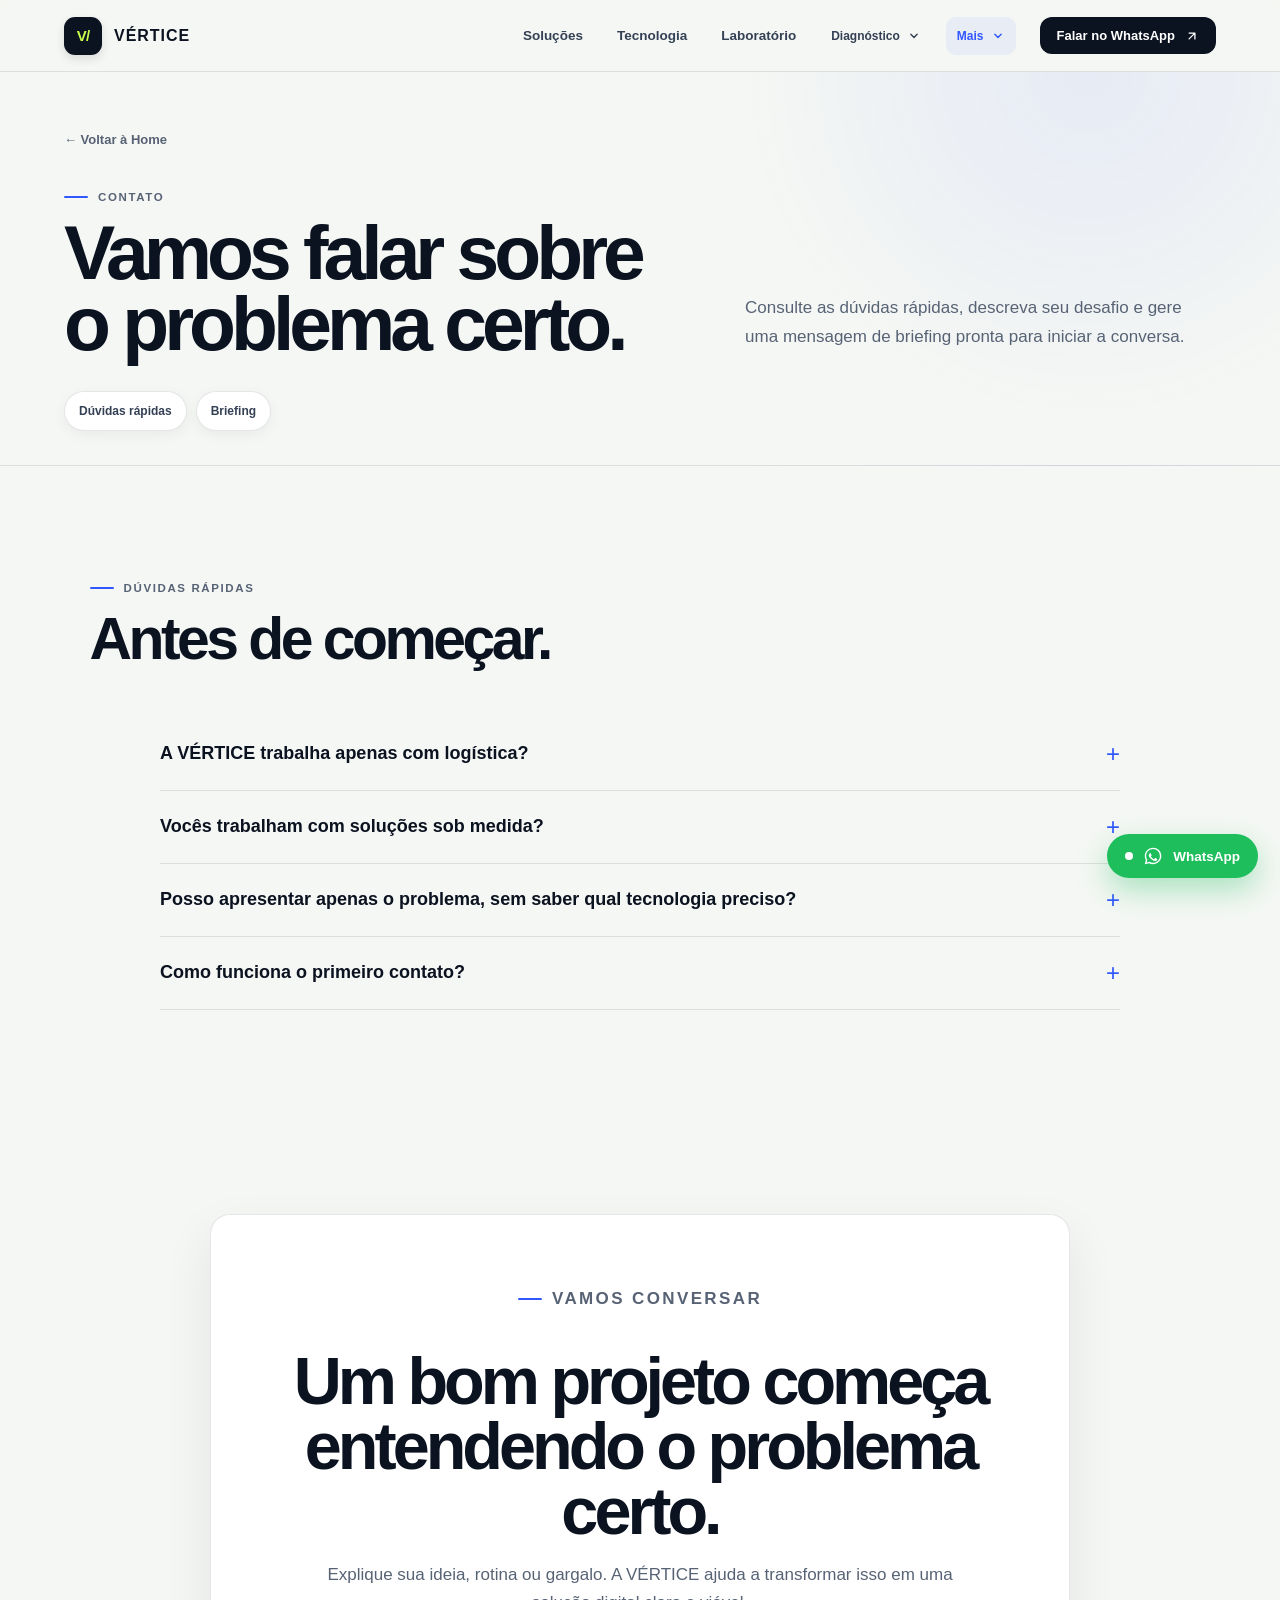
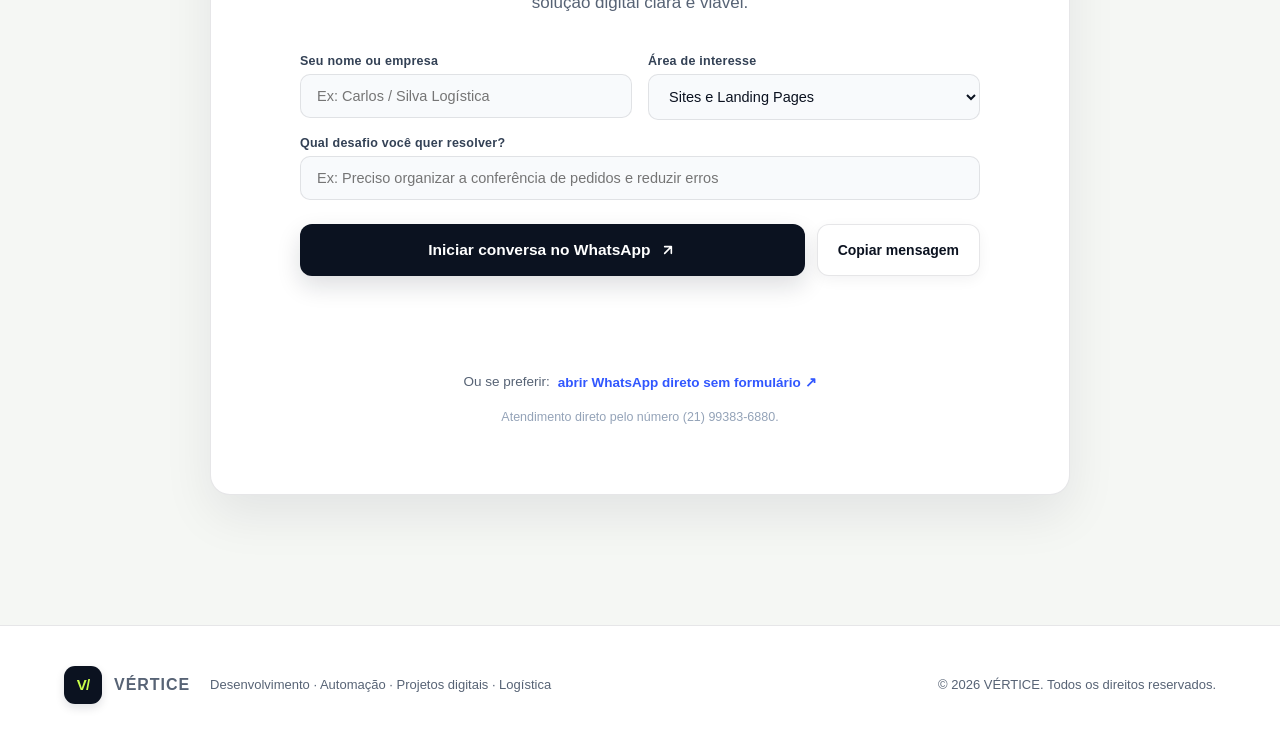
==== commit eb551cb8: "fix: bust menu asset cache on contato.html" ====
--- a/contato.html
+++ b/contato.html
@@ -17,7 +17,7 @@
   <meta name="twitter:description" content="Tire dúvidas, monte seu briefing e fale diretamente com a VÉRTICE pelo WhatsApp.">
   <link rel="canonical" href="https://daianrj.github.io/vertice-site/contato.html">
   <title>Contato | VÉRTICE</title>
-  <link rel="stylesheet" href="styles.css?v=20260922-1804">
+  <link rel="stylesheet" href="styles.css?v=20260922-menu2">
 </head>
 <body data-page="contato">
   <a class="skip-link" href="#conteudo">Pular para o conteúdo principal</a>
@@ -181,6 +181,6 @@
     <span>WhatsApp</span>
   </a>
   
-  <script src="script.js?v=20260922-1804" defer></script>
+  <script src="script.js?v=20260922-menu2" defer></script>
 </body>
 </html>
--- a/styles.css
+++ b/styles.css
@@ -3751,3 +3751,71 @@
     display: block !important;
   }
 }
+
+
+/* DEFINITIVE DROPDOWN UX — whole item opens submenu */
+.nav-dropdown .nav-dropdown-main {
+  width: auto;
+  height: 38px;
+  min-height: 38px;
+  display: inline-flex;
+  align-items: center;
+  justify-content: center;
+  gap: 7px;
+  padding: 0 11px;
+  border-radius: 10px;
+  color: #344054;
+  font-size: 13.5px;
+  font-weight: 700;
+  white-space: nowrap;
+  transform: none !important;
+}
+
+.nav-dropdown .nav-dropdown-main:hover,
+.nav-dropdown .nav-dropdown-main:focus-visible,
+.nav-dropdown.open .nav-dropdown-main,
+.nav-dropdown.group-active .nav-dropdown-main {
+  color: var(--blue);
+  background: rgba(49,87,255,.07);
+  outline: none;
+}
+
+.nav-dropdown-label {
+  display: inline !important;
+  transform: none !important;
+  transition: none !important;
+}
+
+.nav-chevron {
+  flex: 0 0 auto;
+  transition: transform .18s ease;
+  transform: rotate(0deg);
+}
+
+.nav-dropdown.open .nav-chevron {
+  transform: rotate(180deg);
+}
+
+/* neutralize the old span rotation rule after markup upgrade */
+.nav-dropdown.open .nav-dropdown-toggle span {
+  transform: none !important;
+}
+
+@media (max-width: 820px) {
+  .nav-dropdown {
+    display: block;
+  }
+
+  .nav-dropdown .nav-dropdown-main {
+    width: 100%;
+    height: auto;
+    min-height: 46px;
+    justify-content: space-between;
+    padding: 13px 16px;
+    font-size: 15px;
+  }
+
+  .nav-dropdown-menu {
+    width: 100%;
+  }
+}
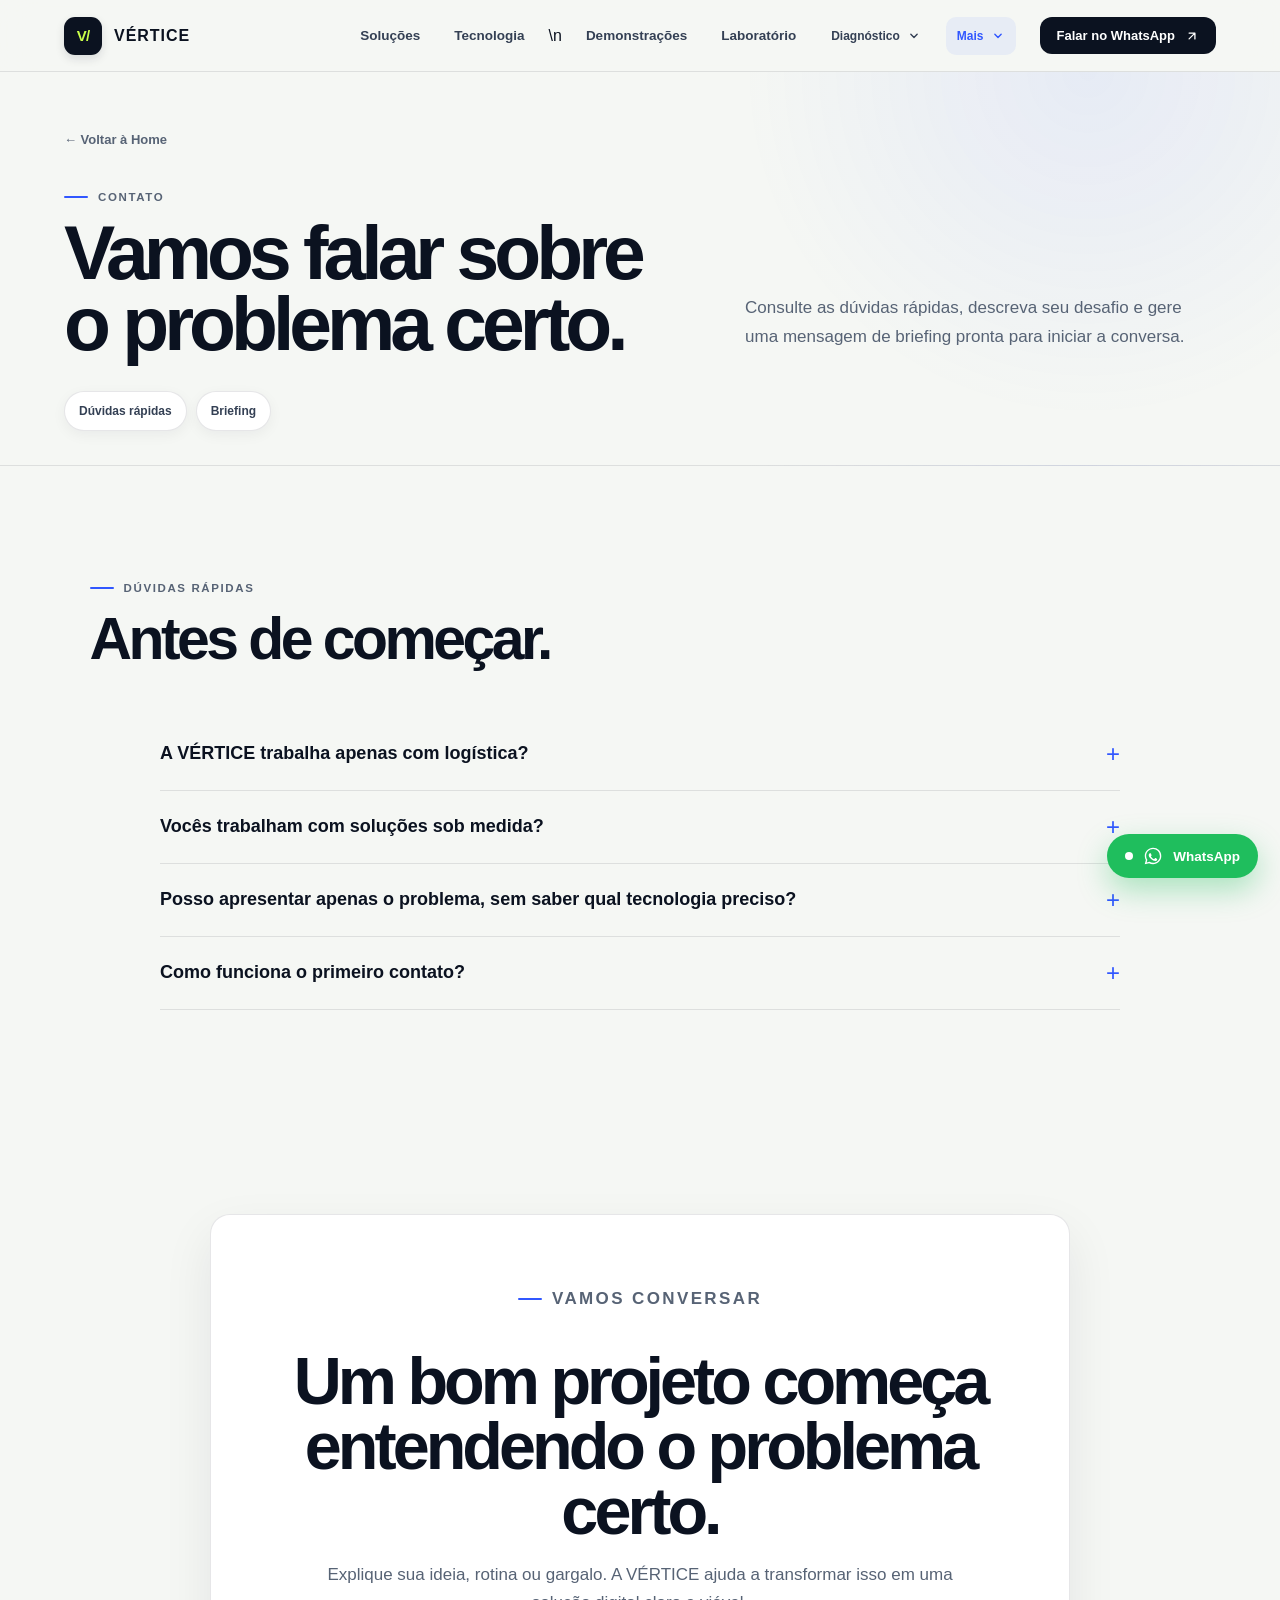
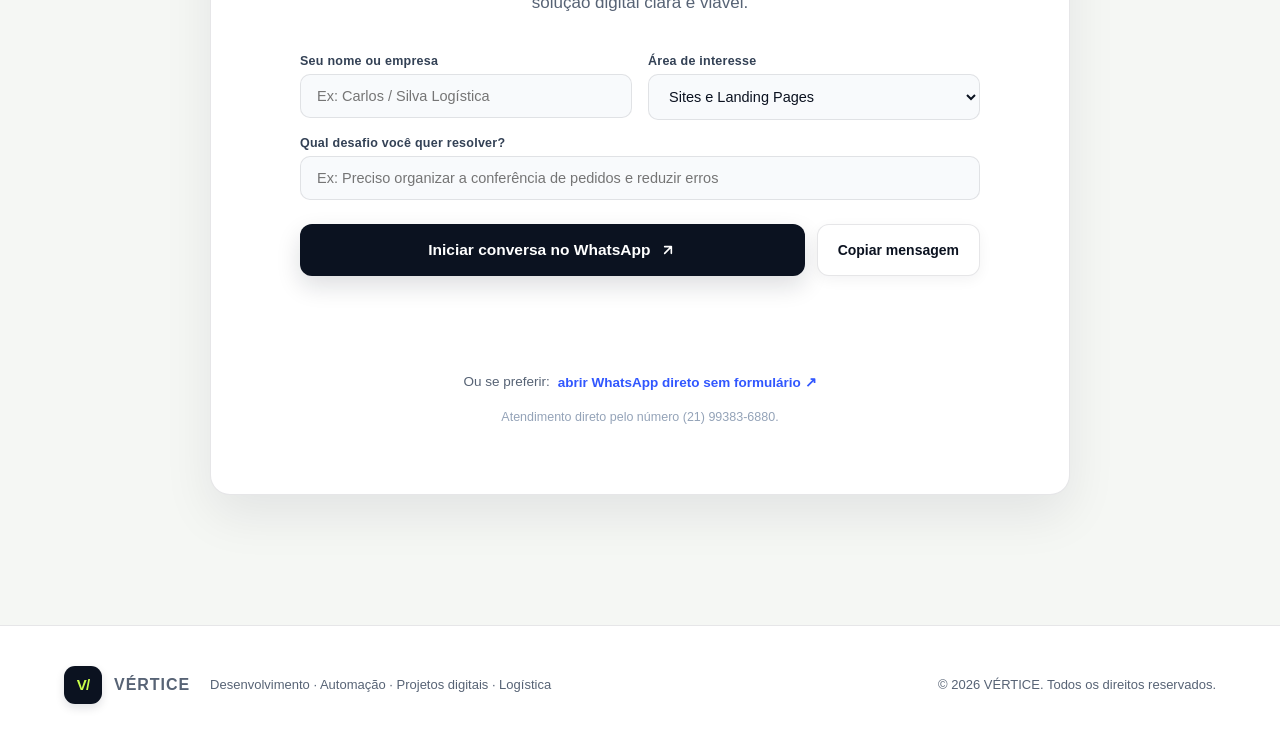
==== commit 96ea8e51: "feat: add demonstrations to main nav on contato.html" ====
--- a/contato.html
+++ b/contato.html
@@ -33,7 +33,7 @@
 
     <nav id="main-nav" aria-label="Navegação principal">
       <a href="solucoes.html" data-nav-page="solucoes">Soluções</a>
-      <a href="tecnologia.html" data-nav-page="tecnologia">Tecnologia</a>
+      <a href="tecnologia.html" data-nav-page="tecnologia">Tecnologia</a>\n      <a href="demonstracoes.html" data-nav-page="demonstracoes">Demonstrações</a>
       <a href="laboratorio.html" data-nav-page="laboratorio">Laboratório</a>
 
       <div class="nav-dropdown" data-nav-group="diagnostico">
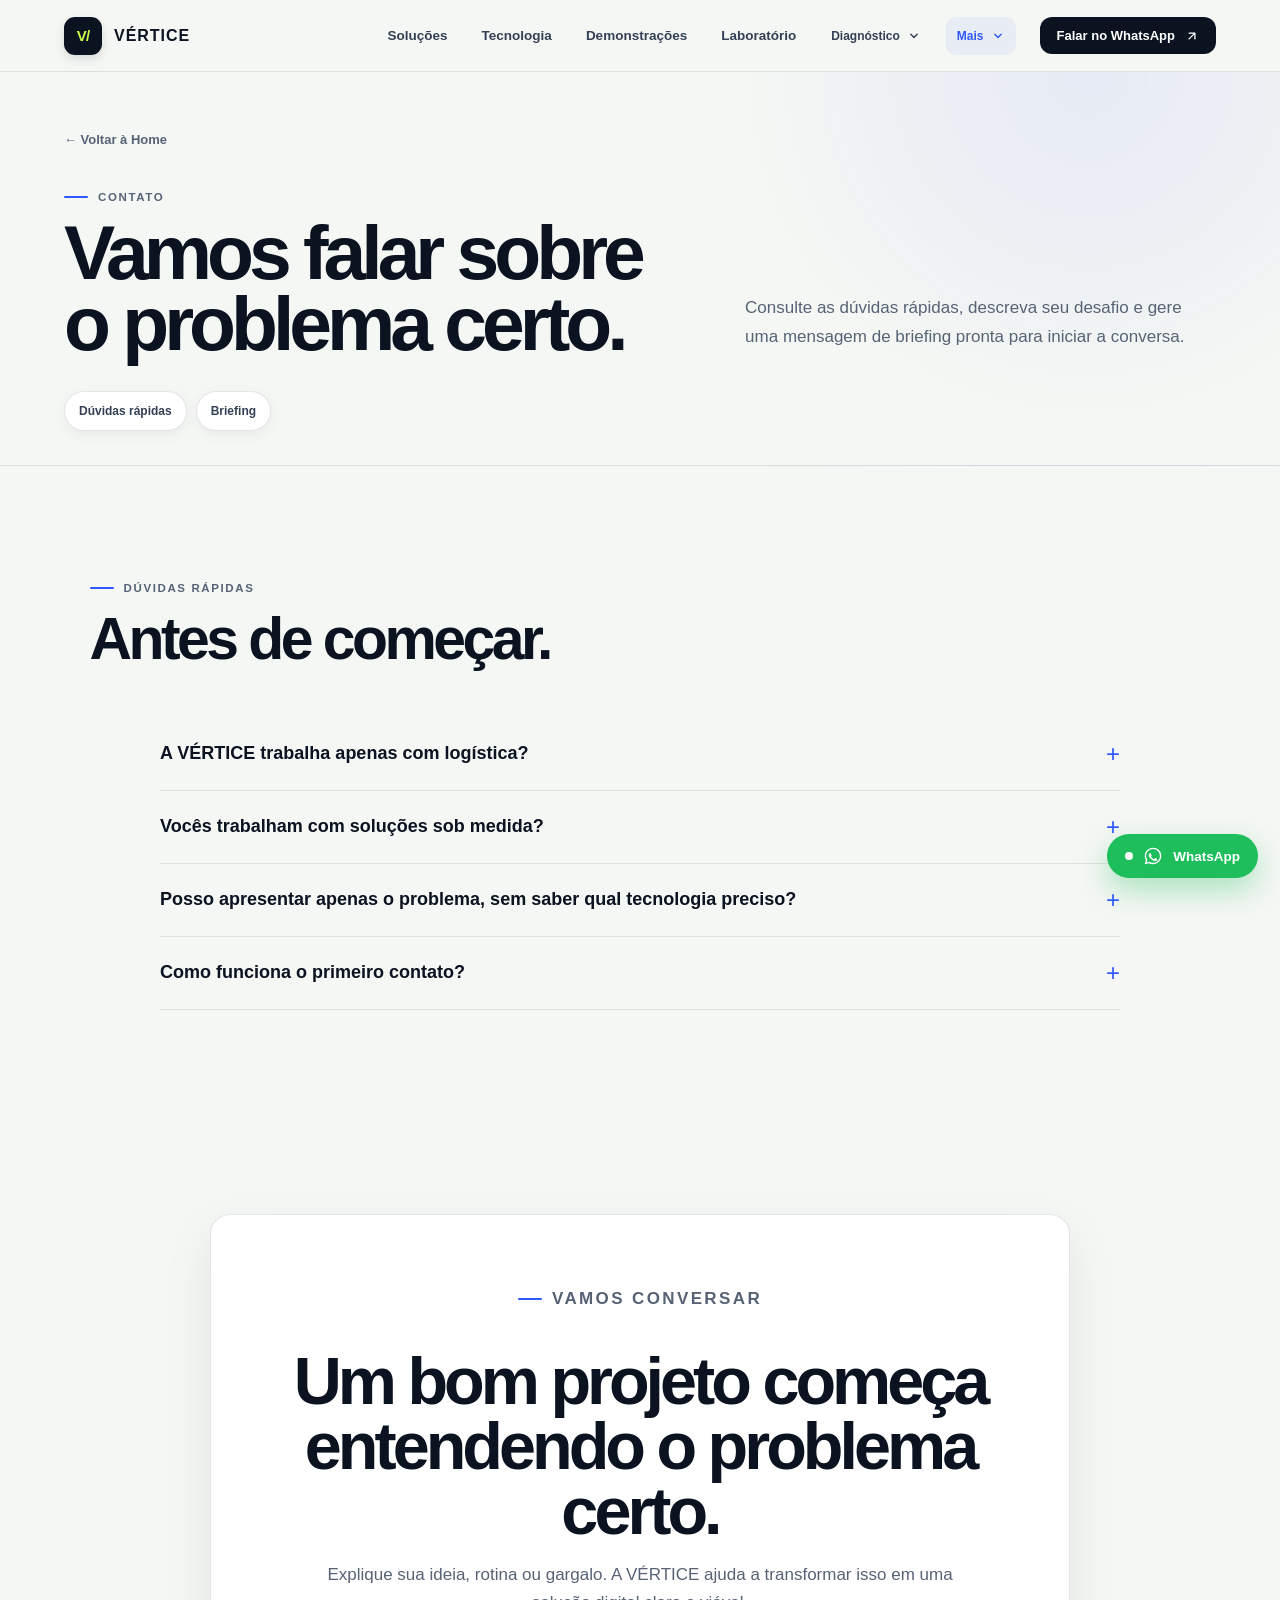
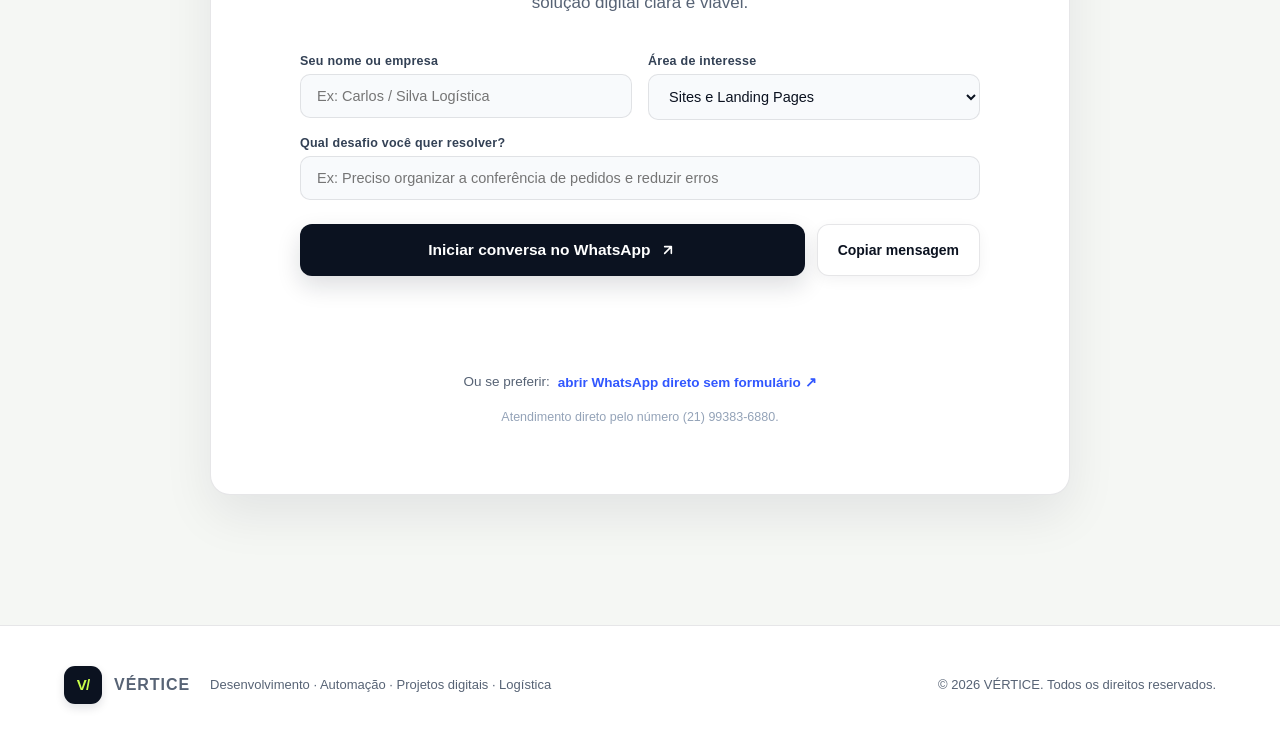
==== commit 5d4f2ca8: "fix: remove literal newline from navigation on contato.html" ====
--- a/contato.html
+++ b/contato.html
@@ -33,7 +33,8 @@
 
     <nav id="main-nav" aria-label="Navegação principal">
       <a href="solucoes.html" data-nav-page="solucoes">Soluções</a>
-      <a href="tecnologia.html" data-nav-page="tecnologia">Tecnologia</a>\n      <a href="demonstracoes.html" data-nav-page="demonstracoes">Demonstrações</a>
+      <a href="tecnologia.html" data-nav-page="tecnologia">Tecnologia</a>
+      <a href="demonstracoes.html" data-nav-page="demonstracoes">Demonstrações</a>
       <a href="laboratorio.html" data-nav-page="laboratorio">Laboratório</a>
 
       <div class="nav-dropdown" data-nav-group="diagnostico">
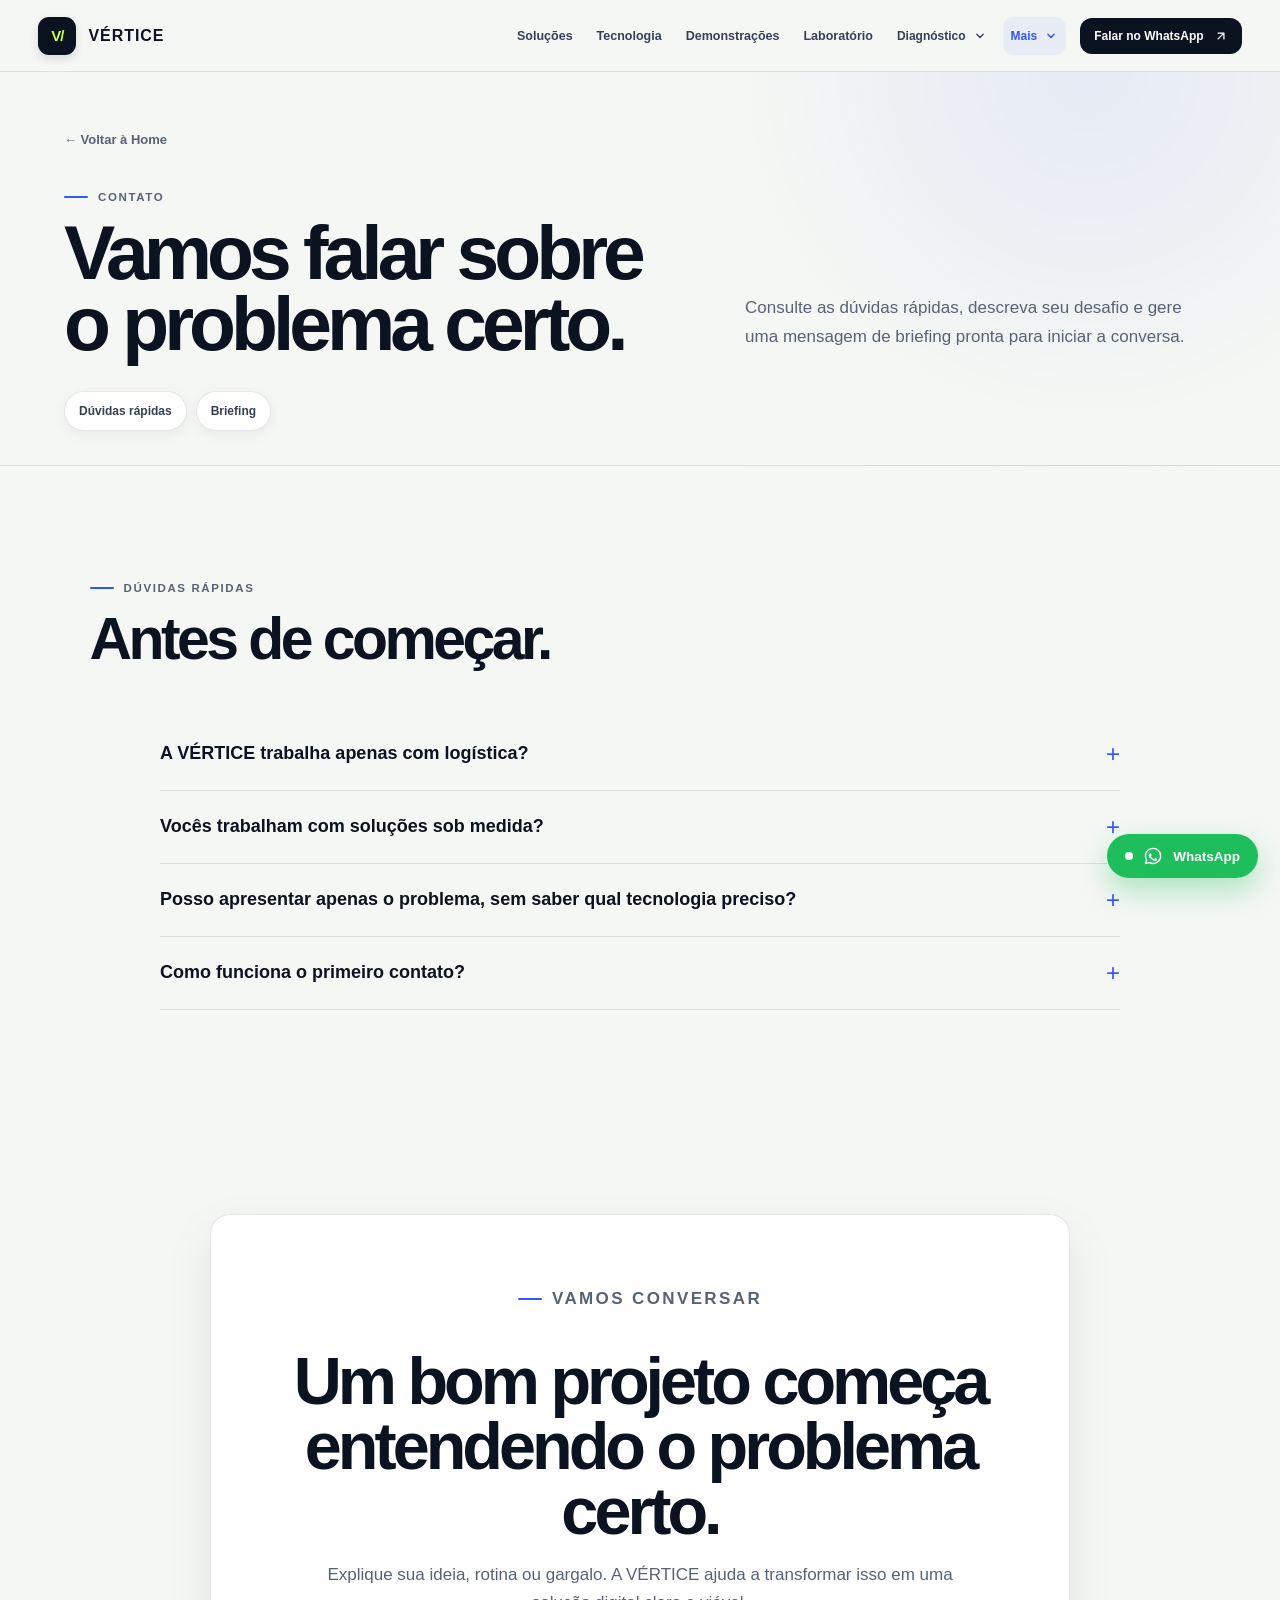
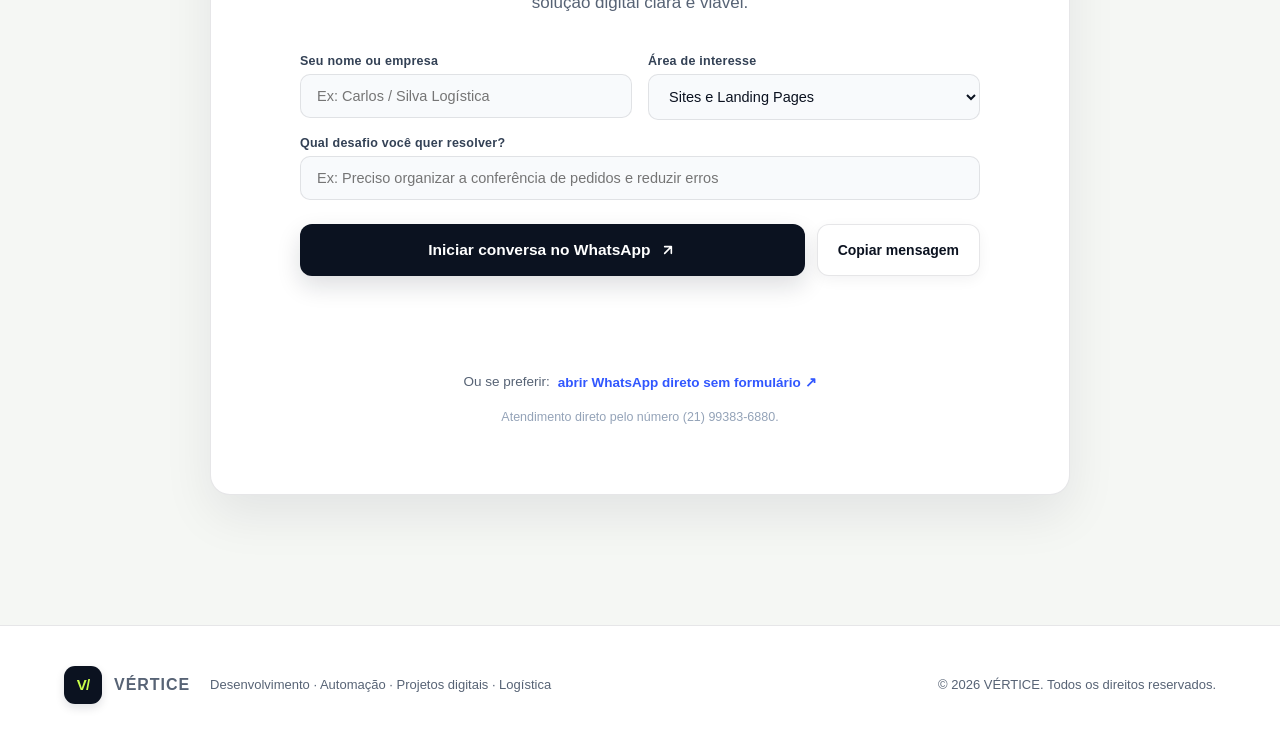
==== commit 22dec126: "chore: bump shared assets on contato.html" ====
--- a/contato.html
+++ b/contato.html
@@ -17,7 +17,7 @@
   <meta name="twitter:description" content="Tire dúvidas, monte seu briefing e fale diretamente com a VÉRTICE pelo WhatsApp.">
   <link rel="canonical" href="https://daianrj.github.io/vertice-site/contato.html">
   <title>Contato | VÉRTICE</title>
-  <link rel="stylesheet" href="styles.css?v=20260922-menu2">
+  <link rel="stylesheet" href="styles.css?v=20260922-showroom2">
 </head>
 <body data-page="contato">
   <a class="skip-link" href="#conteudo">Pular para o conteúdo principal</a>
@@ -182,6 +182,6 @@
     <span>WhatsApp</span>
   </a>
   
-  <script src="script.js?v=20260922-menu2" defer></script>
+  <script src="script.js?v=20260922-showroom2" defer></script>
 </body>
 </html>
--- a/styles.css
+++ b/styles.css
@@ -3819,3 +3819,25 @@
     width: 100%;
   }
 }
+
+
+/* HOTFIX HEADER SHOWROOM — compact desktop nav after Demonstracoes */
+@media (min-width: 821px) and (max-width: 1320px) {
+  .site-header {
+    padding-inline: 3vw;
+    gap: 14px;
+  }
+  .site-header nav {
+    gap: 8px;
+  }
+  .site-header nav > a,
+  .nav-dropdown .nav-dropdown-main {
+    font-size: 12.5px;
+    padding-inline: 8px;
+  }
+  .button-small.header-cta {
+    padding: 10px 13px;
+    font-size: 12px;
+    white-space: nowrap;
+  }
+}
